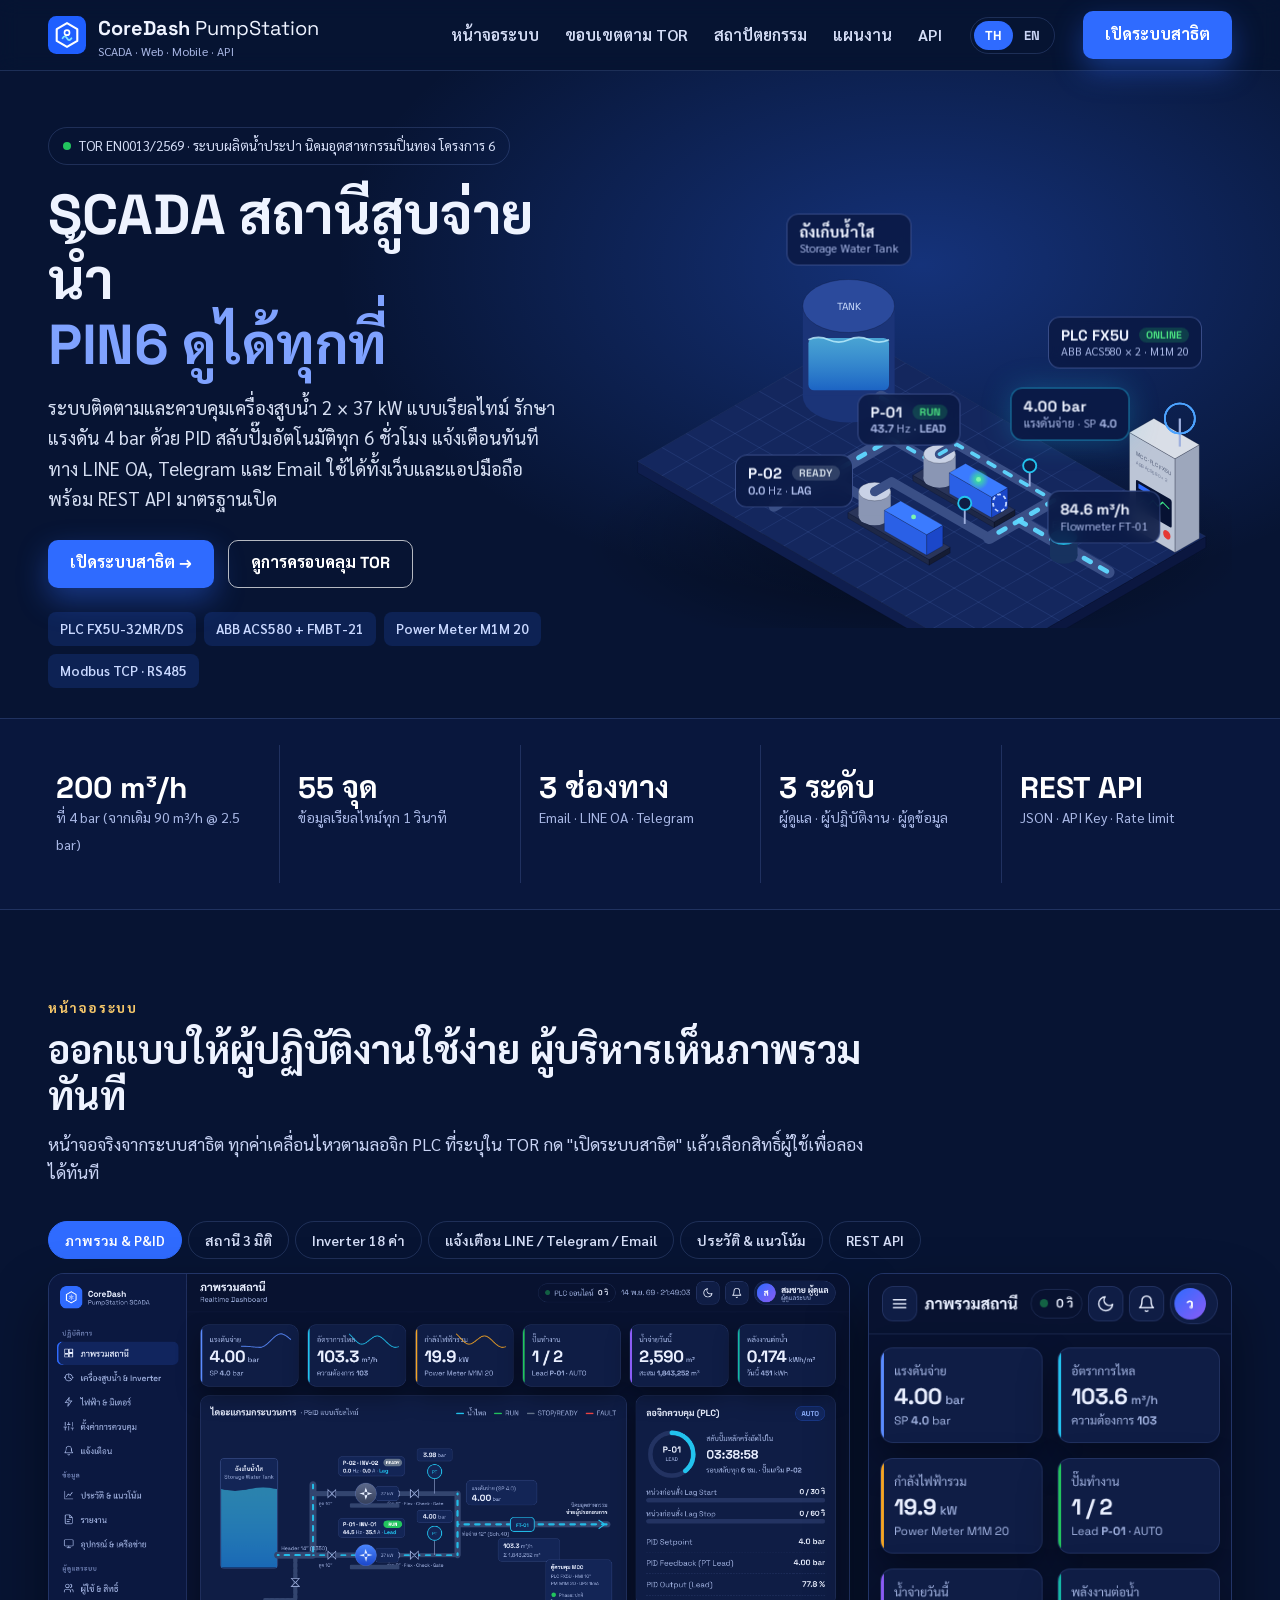
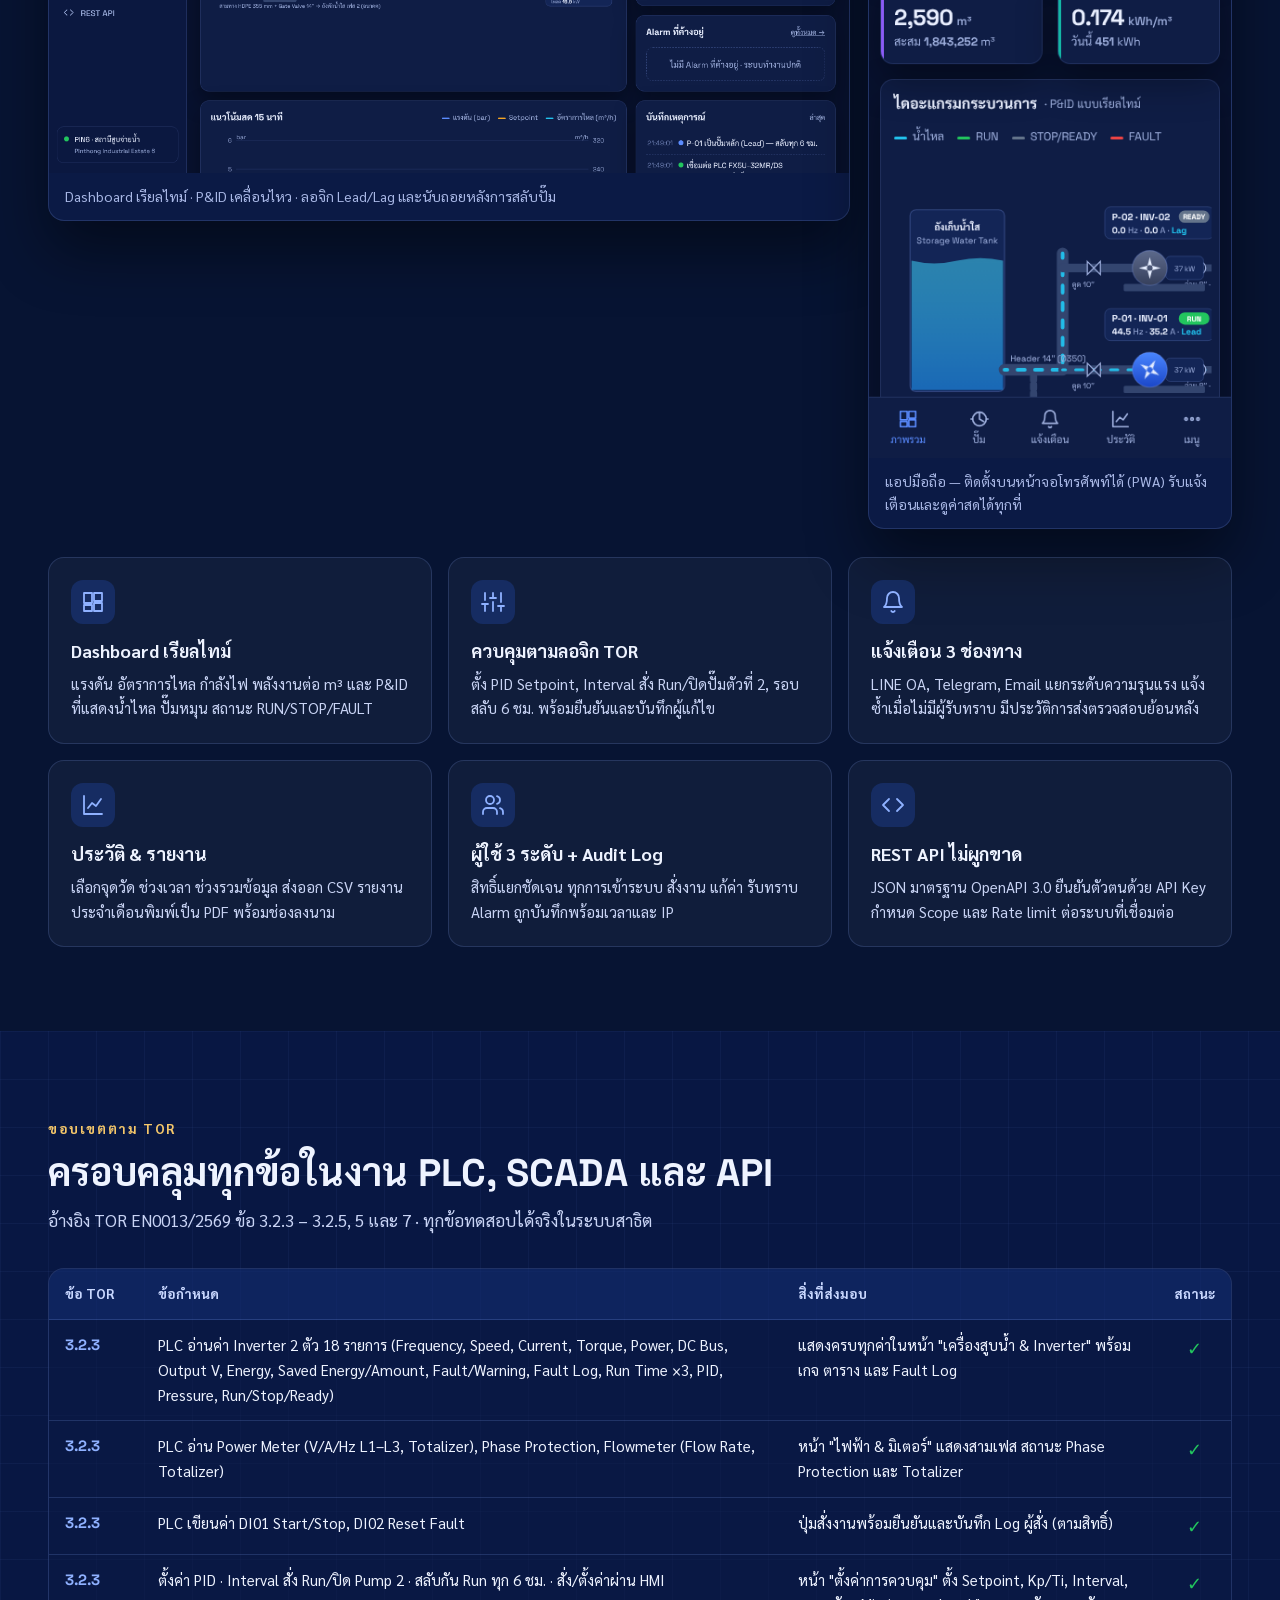
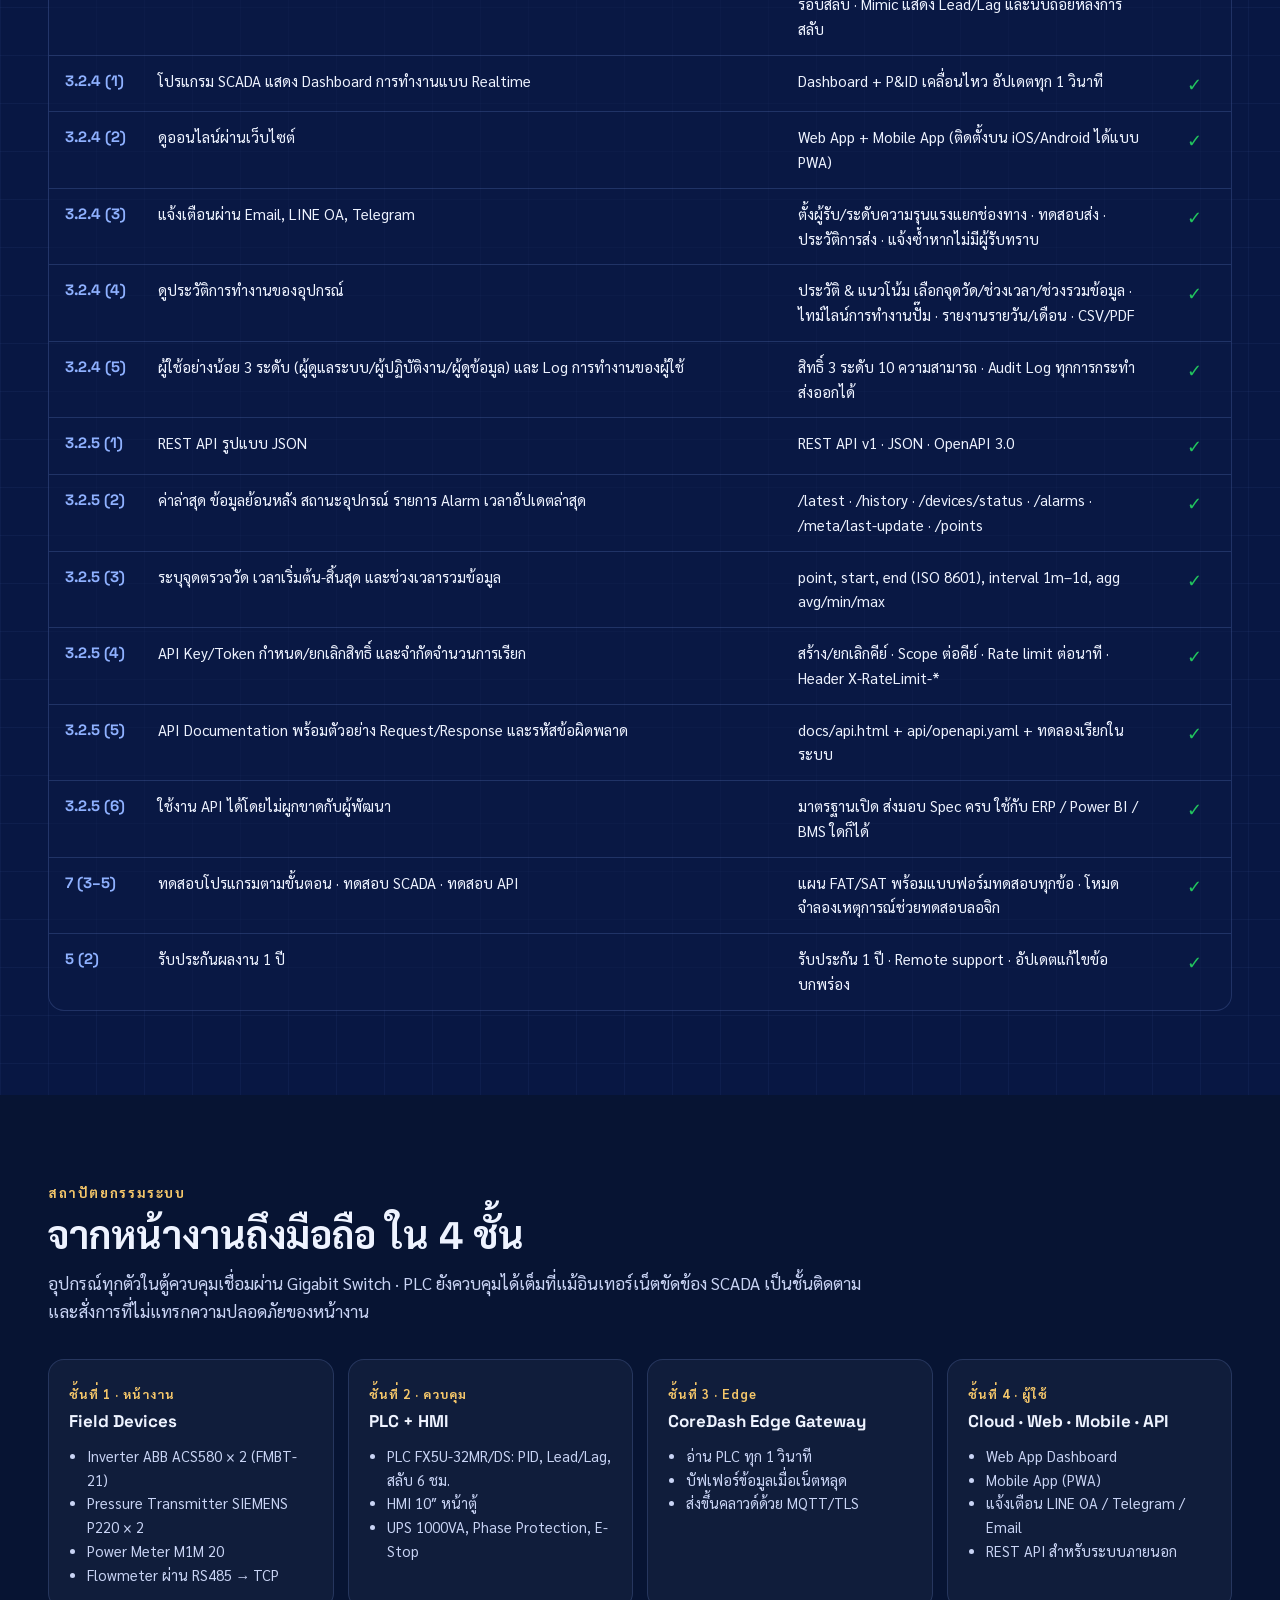
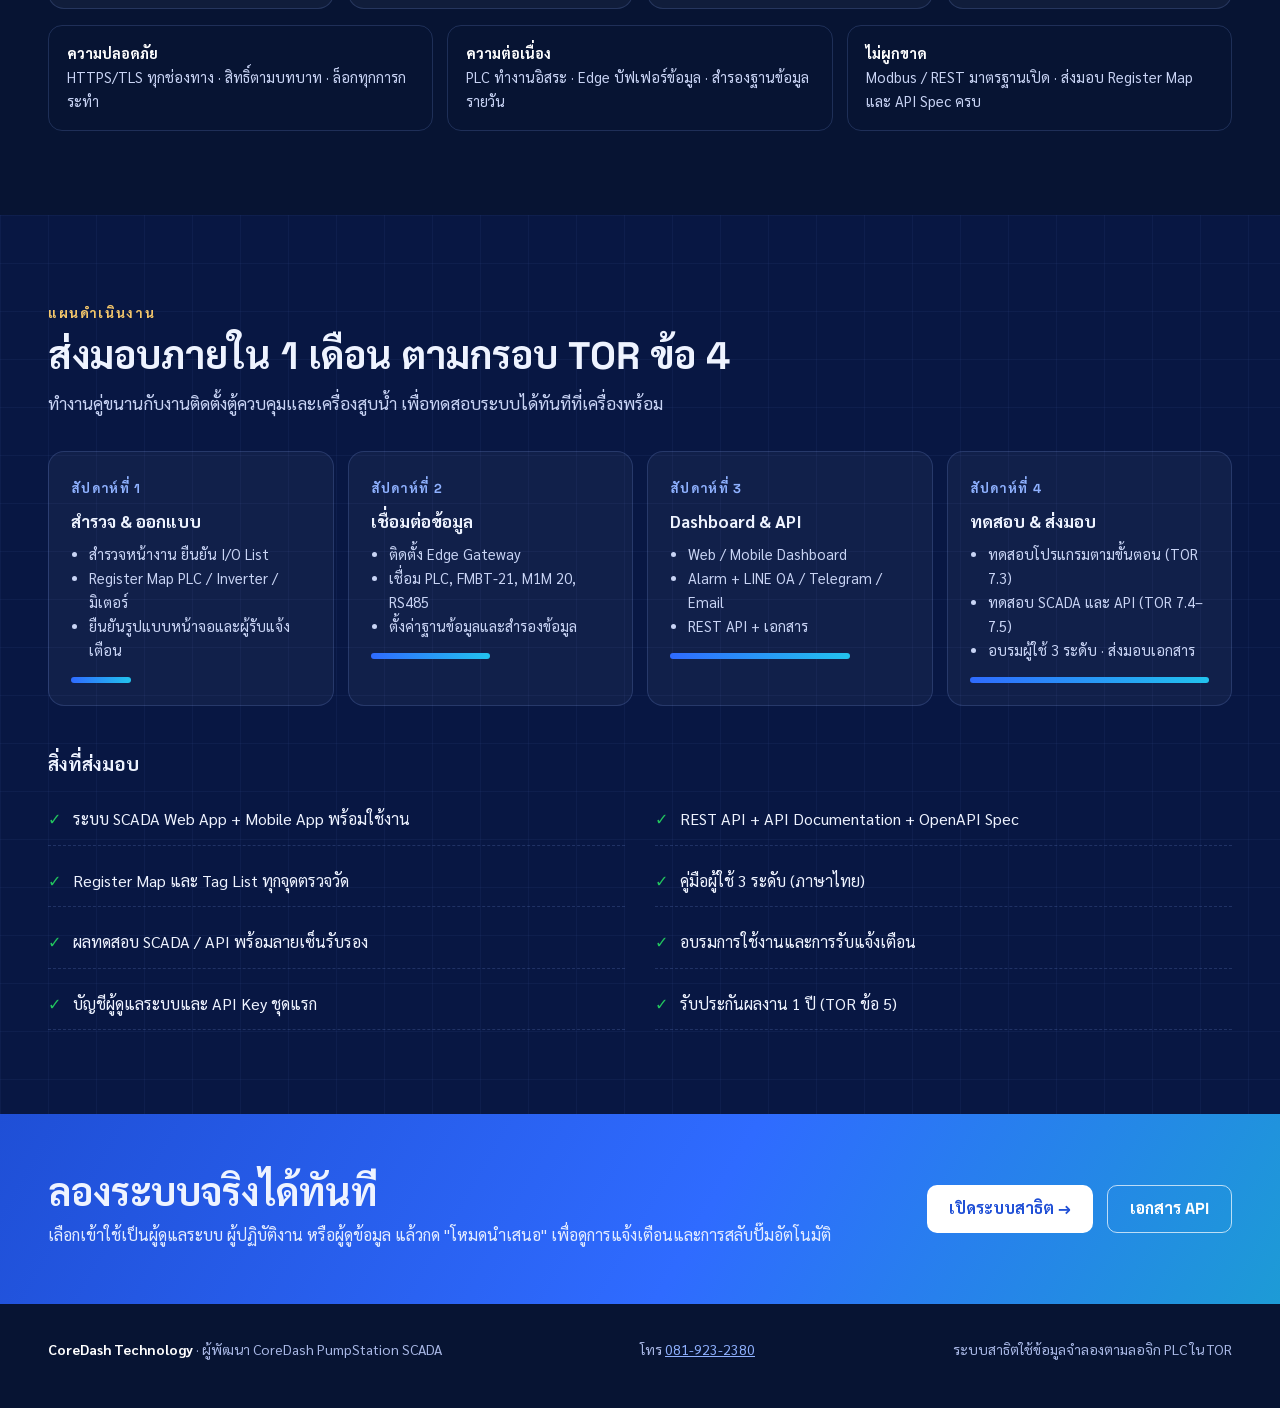
==== index.html @ 14abaf3d "Add files via upload" ====
<!doctype html>
<html lang="th">
<head>
<meta charset="utf-8">
<meta name="viewport" content="width=device-width, initial-scale=1">
<title>CoreDash PumpStation · SCADA สถานีสูบจ่ายน้ำ PIN6</title>
<meta name="description" content="ข้อเสนอระบบ SCADA, Web App Dashboard, Mobile App และ REST API สำหรับสถานีสูบจ่ายน้ำประปา นิคมอุตสาหกรรมปิ่นทอง โครงการ 6 ตาม TOR EN0013/2569">
<meta name="theme-color" content="#081230">
<link rel="icon" href="app/icons/icon.svg" type="image/svg+xml">
<link rel="preconnect" href="https://fonts.googleapis.com">
<link rel="stylesheet" href="https://fonts.googleapis.com/css2?family=Sarabun:wght@400;500;600;700&family=Space+Grotesk:wght@400;500;600;700&display=swap">
<style>
:root{--bg:#071433;--bg2:#0B1A45;--panel:#0F2058;--line:rgba(140,170,255,.18);--text:#EEF3FF;--muted:#A9B8E6;--blue:#2F6BFF;--cyan:#22C3EE;--green:#22C55E;--amber:#F5A524;--num:'Space Grotesk','Sarabun',sans-serif}
*{box-sizing:border-box}html{scroll-behavior:smooth}
body{margin:0;background:var(--bg);color:var(--text);font-family:'Sarabun','Space Grotesk',system-ui,sans-serif;font-size:16px;line-height:1.65;overflow-x:clip}
a{color:#8FB1FF}
.wrap{max-width:1240px;margin:0 auto;padding:0 28px}
.grid-bg{background-image:linear-gradient(rgba(122,162,255,.05) 1px,transparent 1px),linear-gradient(90deg,rgba(122,162,255,.05) 1px,transparent 1px);background-size:48px 48px}
header.nav{position:sticky;top:0;z-index:30;background:rgba(7,20,51,.85);backdrop-filter:blur(10px);border-bottom:1px solid var(--line)}
header .wrap{display:flex;align-items:center;gap:28px;min-height:70px}
.brand{display:flex;align-items:center;gap:12px;text-decoration:none;color:var(--text);font-family:var(--num);font-size:20px}
.brand img{width:38px;height:38px}
.brand small{display:block;font-family:'Sarabun',sans-serif;font-size:12px;color:var(--muted);line-height:1.1}
nav.links{display:flex;gap:26px;margin-left:auto;font-weight:600}
nav.links a{color:#D5DEF7;text-decoration:none}nav.links a:hover{color:#fff}
.btn{display:inline-flex;align-items:center;gap:10px;min-height:48px;padding:0 22px;border-radius:10px;font-family:var(--num);font-weight:700;text-decoration:none;white-space:nowrap}
.lang{display:flex;border:1px solid var(--line);border-radius:999px;padding:3px}.lang button{border:0;background:none;color:#C9D4F5;font:700 13px var(--num);padding:6px 11px;border-radius:999px;cursor:pointer}.lang button.on{background:var(--blue);color:#fff}
.btn.p{background:var(--blue);color:#fff;box-shadow:0 12px 30px rgba(47,107,255,.4)}.btn.p:hover{background:#1F57E6}
.btn.g{border:1.5px solid rgba(255,255,255,.7);color:#fff}.btn.g:hover{background:rgba(255,255,255,.08)}
.hero{position:relative;padding:56px 0 30px;background:radial-gradient(900px 520px at 72% 30%,rgba(47,107,255,.35),transparent 65%)}
.hero .wrap{display:grid;grid-template-columns:minmax(0,1fr) minmax(0,1.25fr);gap:20px;align-items:center}
.eyebrow{display:inline-flex;align-items:center;gap:8px;padding:7px 14px;border-radius:999px;border:1px solid var(--line);font-size:13.5px;color:#D5DEF7}
.eyebrow i{width:8px;height:8px;border-radius:50%;background:var(--green);animation:pulse 1.6s infinite}
h1{font-family:var(--num);font-size:clamp(36px,4.4vw,62px);line-height:1.15;margin:18px 0 14px;letter-spacing:-.5px}
h1 span{color:#7FA2FF}
.lead{font-size:18.5px;color:#D5DEF2;margin:0 0 26px;max-width:560px}
.cta{display:flex;gap:14px;flex-wrap:wrap}
.facts{display:flex;flex-wrap:wrap;gap:8px;margin-top:24px}
.facts span{padding:6px 12px;border-radius:8px;background:rgba(47,107,255,.16);font-size:13.5px;font-weight:600;color:#C9D8FF}
.stage{position:relative;aspect-ratio:690/470;perspective:1600px}
.stage .iso{width:100%;height:100%;display:block;animation:tilt 14s ease-in-out infinite;transform-origin:50% 60%}
@keyframes tilt{0%,100%{transform:rotateX(3deg) rotateY(-4deg)}50%{transform:rotateX(5deg) rotateY(4deg)}}
.iso .flow{stroke-dasharray:8 12;animation:flow .9s linear infinite;opacity:.95;transition:opacity .5s}
.iso .spin{animation:spin 1s linear infinite}
.iso .pulse{animation:glow 1.6s ease-in-out infinite}
.iso .ripple{animation:rip 2.4s ease-out infinite}
.iso .wave{animation:wv 3s ease-in-out infinite}
.iso .hmi{stroke-dasharray:60;animation:hmi 3s linear infinite}
.chip3d{position:absolute;transform:translate(calc(-50% + var(--dx)),calc(-100% + var(--dy)));display:flex;flex-direction:column;padding:8px 12px;border-radius:12px;background:rgba(11,26,69,.88);border:1px solid rgba(140,170,255,.35);backdrop-filter:blur(8px);white-space:nowrap;animation:float 5s ease-in-out infinite;line-height:1.3;pointer-events:none}
.chip3d.hot{border-color:rgba(34,195,238,.6);box-shadow:0 0 30px rgba(34,195,238,.25)}
.chip3d .k{font-family:var(--num);font-weight:700;font-size:15px}.chip3d .s{font-size:11.5px;color:var(--muted)}
.chip3d b{font-family:var(--num)}
.st{font-style:normal;font-size:10.5px;font-weight:700;padding:1px 7px;border-radius:999px;margin-left:6px;background:rgba(148,163,184,.25);color:#CBD5E1;vertical-align:2px}
.st.run{background:rgba(34,197,94,.2);color:#4ADE80}.st.fault{background:rgba(239,68,68,.25);color:#FF8A8A}
.stats{border-top:1px solid var(--line);border-bottom:1px solid var(--line);background:rgba(11,26,69,.6)}
.stats .wrap{display:grid;grid-template-columns:repeat(5,minmax(0,1fr));gap:0}
.stats div{padding:26px 18px;border-left:1px solid var(--line)}.stats div:first-child{border-left:0}
.stats b{display:block;font-family:var(--num);font-size:30px;color:#fff;line-height:1.1}.stats span{font-size:14px;color:var(--muted)}
section{padding:84px 0}
.sec-h{max-width:820px;margin-bottom:34px}
.sec-h .tag{font-size:13.5px;font-weight:700;letter-spacing:.12em;color:#F5C76A}
h2{font-family:var(--num);font-size:clamp(28px,3vw,40px);line-height:1.2;margin:8px 0 10px}
.sec-h p{color:#C9D4F5;font-size:17px;margin:0}
.shots{display:grid;grid-template-columns:2.2fr 1fr;gap:18px;align-items:start}
.shot{border-radius:16px;overflow:hidden;border:1px solid var(--line);background:var(--bg2);box-shadow:0 30px 60px rgba(0,0,0,.45)}
.shot img{display:block;width:100%;height:auto}
.shot figcaption{padding:12px 16px;font-size:14px;color:var(--muted)}
.tabs{display:flex;gap:6px;flex-wrap:wrap;margin-bottom:14px}
.tabs button{border:1px solid var(--line);background:transparent;color:#D5DEF7;padding:9px 16px;border-radius:999px;font:600 14px 'Sarabun',sans-serif;cursor:pointer}
.tabs button.on{background:var(--blue);border-color:var(--blue);color:#fff}
.feat{display:grid;grid-template-columns:repeat(3,minmax(0,1fr));gap:16px}
.f{padding:22px;border-radius:16px;background:rgba(255,255,255,.04);border:1px solid var(--line)}
.f h3{margin:12px 0 6px;font-size:18px}.f p{margin:0;color:#C9D4F5;font-size:15px}
.f .ic{width:44px;height:44px;border-radius:12px;background:rgba(47,107,255,.2);display:flex;align-items:center;justify-content:center}
.f .ic svg{width:24px;height:24px;fill:none;stroke:#8FB1FF;stroke-width:1.8;stroke-linecap:round;stroke-linejoin:round}
.tor{width:100%;border-collapse:collapse;font-size:15px}
.tor-wrap{border:1px solid var(--line);border-radius:16px;overflow:auto;background:rgba(11,26,69,.55)}
.tor th{text-align:left;padding:14px 16px;background:rgba(47,107,255,.14);font-size:13.5px;color:#C9D8FF;white-space:nowrap}
.tor td{padding:13px 16px;border-top:1px solid var(--line);vertical-align:top}
.tor td.cl{font-family:var(--num);font-weight:700;white-space:nowrap;color:#8FB1FF}
.tor td.ok{color:var(--green);font-weight:700;font-size:18px;text-align:center}
.arch{display:grid;grid-template-columns:repeat(4,minmax(0,1fr));gap:14px;position:relative}
.layer{padding:20px;border-radius:16px;background:rgba(255,255,255,.04);border:1px solid var(--line)}
.layer h4{margin:0 0 4px;font-family:var(--num);font-size:17px}.layer .lv{font-size:12.5px;color:#F5C76A;font-weight:700;letter-spacing:.08em}
.layer ul{margin:10px 0 0;padding-left:18px;color:#C9D4F5;font-size:14.5px}
.sec-list{display:grid;grid-template-columns:repeat(3,minmax(0,1fr));gap:14px;margin-top:16px}
.sec-list div{padding:16px 18px;border-radius:14px;border:1px solid var(--line);font-size:14.5px;color:#C9D4F5}.sec-list b{color:#fff;display:block}
.plan{display:grid;grid-template-columns:repeat(4,minmax(0,1fr));gap:14px}
.wk{padding:22px;border-radius:16px;background:rgba(255,255,255,.04);border:1px solid var(--line);position:relative}
.wk .n{font-family:var(--num);font-size:13px;font-weight:700;color:#8FB1FF;letter-spacing:.1em}
.wk h4{margin:6px 0 8px;font-size:17px}.wk ul{margin:0;padding-left:18px;color:#C9D4F5;font-size:14.5px}
.wk .bar{height:6px;border-radius:6px;background:linear-gradient(90deg,var(--blue),var(--cyan));margin-top:14px}
.deliv{display:grid;grid-template-columns:repeat(2,minmax(0,1fr));gap:10px 30px;padding:0;list-style:none;margin:0}
.deliv li{padding:12px 0;border-bottom:1px dashed var(--line);display:flex;gap:12px}.deliv li::before{content:"✓";color:var(--green);font-weight:700}
.cta-band{background:linear-gradient(120deg,#1F4FD6,#2F6BFF 55%,#1D9BD6);padding:56px 0}
.cta-band .wrap{display:flex;align-items:center;justify-content:space-between;gap:24px;flex-wrap:wrap}
.cta-band h2{margin:0}.cta-band p{margin:6px 0 0;color:#E3ECFF}
.cta-band .btn.p{background:#fff;color:#1F4FD6;box-shadow:none}
footer{padding:34px 0 46px;color:var(--muted);font-size:14px}
footer .wrap{display:flex;gap:16px;flex-wrap:wrap;justify-content:space-between}
@keyframes flow{to{stroke-dashoffset:-40}}@keyframes spin{to{transform:rotate(360deg)}}@keyframes pulse{50%{opacity:.35}}
@keyframes glow{0%,100%{opacity:.5}50%{opacity:1}}@keyframes rip{0%{transform:scale(.3);opacity:.9}100%{transform:scale(2.6);opacity:0}}
@keyframes wv{50%{transform:translateX(-4px)}}@keyframes hmi{from{stroke-dashoffset:60}to{stroke-dashoffset:-60}}
@keyframes float{0%,100%{margin-top:0}50%{margin-top:-5px}}
@media (max-width:1024px){.hero .wrap{grid-template-columns:1fr}nav.links{display:none}.stats .wrap{grid-template-columns:repeat(3,1fr)}.feat,.arch,.plan{grid-template-columns:repeat(2,1fr)}.shots{grid-template-columns:1fr}.sec-list{grid-template-columns:1fr 1fr}}
@media (max-width:640px){.wrap{padding:0 18px}.lang{margin-left:auto}.stats .wrap{grid-template-columns:1fr 1fr}.stats div{border-left:0;border-top:1px solid var(--line)}.feat,.arch,.plan,.deliv,.sec-list{grid-template-columns:1fr}.chip3d{transform:translate(-50%,-100%) scale(.72);transform-origin:50% 100%}.chip3d .s{display:none}header .btn{display:none}section{padding:60px 0}}
@media (prefers-reduced-motion:reduce){*{animation:none !important}}
</style>
</head>
<body>
<header class="nav"><div class="wrap">
<a class="brand" href="#top"><img src="app/icons/icon.svg" alt=""><span><b>CoreDash</b> PumpStation<small>SCADA · Web · Mobile · API</small></span></a>
<nav class="links" aria-label="เมนูหลัก"><a href="#screens">หน้าจอระบบ</a><a href="#tor">ขอบเขตตาม TOR</a><a href="#arch">สถาปัตยกรรม</a><a href="#plan">แผนงาน</a><a href="docs/api.html">API</a></nav>
<div class="lang"><button data-lang-btn="th">TH</button><button data-lang-btn="en">EN</button></div>
<a class="btn p" href="app/">เปิดระบบสาธิต</a>
</div></header>

<div class="hero grid-bg" id="top"><div class="wrap">
<div>
<span class="eyebrow"><i></i>TOR EN0013/2569 · ระบบผลิตน้ำประปา นิคมอุตสาหกรรมปิ่นทอง โครงการ 6</span>
<h1>SCADA สถานีสูบจ่ายน้ำ<br><span>PIN6 ดูได้ทุกที่</span></h1>
<p class="lead">ระบบติดตามและควบคุมเครื่องสูบน้ำ 2 × 37 kW แบบเรียลไทม์ รักษาแรงดัน 4 bar ด้วย PID สลับปั๊มอัตโนมัติทุก 6 ชั่วโมง แจ้งเตือนทันทีทาง LINE OA, Telegram และ Email ใช้ได้ทั้งเว็บและแอปมือถือ พร้อม REST API มาตรฐานเปิด</p>
<div class="cta"><a class="btn p" href="app/">เปิดระบบสาธิต →</a><a class="btn g" href="#tor">ดูการครอบคลุม TOR</a></div>
<div class="facts"><span>PLC FX5U-32MR/DS</span><span>ABB ACS580 + FMBT-21</span><span>Power Meter M1M 20</span><span>Modbus TCP · RS485</span></div>
</div>
<div class="stage"><svg viewBox="70 -20 690 470" class="iso" role="img" aria-label="ภาพจำลอง 3 มิติ สถานีสูบจ่ายน้ำ PIN6: ถังน้ำใส ปั๊ม 2 ชุด ท่อดูด 14 นิ้ว ท่อจ่าย 12 นิ้ว Flowmeter และตู้ควบคุม"><defs><linearGradient id="wt" x1="0" x2="0" y1="0" y2="1"><stop offset="0" stop-color="#5FD9FF" stop-opacity=".75"/><stop offset="1" stop-color="#1C6FD6" stop-opacity=".9"/></linearGradient><radialGradient id="gl"><stop offset="0" stop-color="#3CF08C"/><stop offset="1" stop-color="#3CF08C" stop-opacity="0"/></radialGradient><radialGradient id="sh"><stop offset="0" stop-color="#000" stop-opacity=".5"/><stop offset="1" stop-color="#000" stop-opacity="0"/></radialGradient></defs><ellipse cx="429" cy="360" rx="360" ry="120" fill="url(#sh)"/><polygon points="732.4,365.0 498.6,500.0 498.6,488.0 732.4,353.0" fill="#0B1740" stroke="rgba(5,10,30,.35)" stroke-width="0.7" stroke-linejoin="round"/><polygon points="126.2,285.0 498.6,500.0 498.6,488.0 126.2,273.0" fill="#0F1E4E" stroke="rgba(5,10,30,.35)" stroke-width="0.7" stroke-linejoin="round"/><polygon points="360.0,138.0 732.4,353.0 498.6,488.0 126.2,273.0" fill="#14275E" stroke="rgba(5,10,30,.35)" stroke-width="0.7" stroke-linejoin="round"/><g transform="matrix(0.8660254 0.5 -0.8660254 0.5 360 138)"><line x1="0" y1="0" x2="0" y2="270" stroke="rgba(122,162,255,.12)" stroke-width="1"/><line x1="30" y1="0" x2="30" y2="270" stroke="rgba(122,162,255,.12)" stroke-width="1"/><line x1="60" y1="0" x2="60" y2="270" stroke="rgba(122,162,255,.12)" stroke-width="1"/><line x1="90" y1="0" x2="90" y2="270" stroke="rgba(122,162,255,.12)" stroke-width="1"/><line x1="120" y1="0" x2="120" y2="270" stroke="rgba(122,162,255,.12)" stroke-width="1"/><line x1="150" y1="0" x2="150" y2="270" stroke="rgba(122,162,255,.12)" stroke-width="1"/><line x1="180" y1="0" x2="180" y2="270" stroke="rgba(122,162,255,.12)" stroke-width="1"/><line x1="210" y1="0" x2="210" y2="270" stroke="rgba(122,162,255,.12)" stroke-width="1"/><line x1="240" y1="0" x2="240" y2="270" stroke="rgba(122,162,255,.12)" stroke-width="1"/><line x1="270" y1="0" x2="270" y2="270" stroke="rgba(122,162,255,.12)" stroke-width="1"/><line x1="300" y1="0" x2="300" y2="270" stroke="rgba(122,162,255,.12)" stroke-width="1"/><line x1="330" y1="0" x2="330" y2="270" stroke="rgba(122,162,255,.12)" stroke-width="1"/><line x1="360" y1="0" x2="360" y2="270" stroke="rgba(122,162,255,.12)" stroke-width="1"/><line x1="390" y1="0" x2="390" y2="270" stroke="rgba(122,162,255,.12)" stroke-width="1"/><line x1="420" y1="0" x2="420" y2="270" stroke="rgba(122,162,255,.12)" stroke-width="1"/><line x1="0" y1="0" x2="430" y2="0" stroke="rgba(122,162,255,.12)" stroke-width="1"/><line x1="0" y1="30" x2="430" y2="30" stroke="rgba(122,162,255,.12)" stroke-width="1"/><line x1="0" y1="60" x2="430" y2="60" stroke="rgba(122,162,255,.12)" stroke-width="1"/><line x1="0" y1="90" x2="430" y2="90" stroke="rgba(122,162,255,.12)" stroke-width="1"/><line x1="0" y1="120" x2="430" y2="120" stroke="rgba(122,162,255,.12)" stroke-width="1"/><line x1="0" y1="150" x2="430" y2="150" stroke="rgba(122,162,255,.12)" stroke-width="1"/><line x1="0" y1="180" x2="430" y2="180" stroke="rgba(122,162,255,.12)" stroke-width="1"/><line x1="0" y1="210" x2="430" y2="210" stroke="rgba(122,162,255,.12)" stroke-width="1"/><line x1="0" y1="240" x2="430" y2="240" stroke="rgba(122,162,255,.12)" stroke-width="1"/><line x1="0" y1="270" x2="430" y2="270" stroke="rgba(122,162,255,.12)" stroke-width="1"/></g><ellipse cx="351.3" cy="203.0" rx="49.0" ry="28.3" fill="#1B3478"/><rect x="302.4" y="107.0" width="98.0" height="96.0" fill="#1B3478"/><ellipse cx="351.3" cy="107.0" rx="49.0" ry="28.3" fill="#2B4A9C" stroke="rgba(5,10,30,.35)" stroke-width="0.7" stroke-linejoin="round"/><rect x="308.4" y="141.0" width="86.0" height="56.0" rx="6" fill="url(#wt)" opacity=".9"/><path class="wave" d="M308.4 143.0 q 10.7 -5 21.5 0 t 21.5 0 t 21.5 0 t 21.5 0" fill="none" stroke="#BFF1FF" stroke-width="2" opacity=".8"/><text x="351.3" y="111.0" text-anchor="middle" font-size="11" fill="#CFE0FF" font-family="Space Grotesk">TANK</text><path d="M386.0 205.0 L429.3 230.0 L308.0 300.0" fill="none" stroke="#3A4F86" stroke-width="15" stroke-linecap="round" stroke-linejoin="round" class="" /><path d="M386.0 205.0 L429.3 230.0 L308.0 300.0" fill="none" stroke="#5FD9FF" stroke-width="5" stroke-linecap="round" stroke-linejoin="round" class="flow f1" /><path d="M308.0 300.0 L269.1 322.5" fill="none" stroke="#3A4F86" stroke-width="11" stroke-linecap="round" stroke-linejoin="round" class="" stroke-dasharray="6 6"/><polygon points="725.5,355.0 699.5,370.0 699.5,270.0 725.5,255.0" fill="#9DA7BC" stroke="rgba(5,10,30,.35)" stroke-width="0.7" stroke-linejoin="round"/><polygon points="651.0,342.0 699.5,370.0 699.5,270.0 651.0,242.0" fill="#BCC5D6" stroke="rgba(5,10,30,.35)" stroke-width="0.7" stroke-linejoin="round"/><polygon points="677.0,227.0 725.5,255.0 699.5,270.0 651.0,242.0" fill="#D9DEE7" stroke="rgba(5,10,30,.35)" stroke-width="0.7" stroke-linejoin="round"/><g transform="matrix(0.8660254 0.5 0 1 650.98 242.00)"><rect x="8" y="46" width="44" height="30" rx="2" fill="#071233"/><polyline class="hmi" points="11,70 17,64 23,66 29,58 35,61 41,54 49,57" fill="none" stroke="#3CF08C" stroke-width="1.4"/><rect x="11" y="49" width="14" height="5" fill="#2F6BFF"/><circle cx="12" cy="86" r="3" fill="#22C55E"/><circle cx="21" cy="86" r="3" fill="#F5A524"/><circle cx="46" cy="86" r="4.5" fill="#E53935"/><text x="8" y="20" font-size="6" fill="#4A5570" font-family="Space Grotesk">MCC · PLC FX5U</text><text x="8" y="30" font-size="5" fill="#6A7590" font-family="Space Grotesk">ABB ACS580 × 2</text></g><line x1="704.7" y1="257.0" x2="704.7" y2="227.0" stroke="#9FB0DE" stroke-width="2.4"/><circle class="ripple" cx="704.7" cy="227.0" r="16" fill="none" stroke="#4DA3FF" stroke-width="1.8" style="animation-delay:-0.0s;transform-origin:704.7px 227.0px"/><circle class="ripple" cx="704.7" cy="227.0" r="16" fill="none" stroke="#4DA3FF" stroke-width="1.8" style="animation-delay:-0.8s;transform-origin:704.7px 227.0px"/><circle class="ripple" cx="704.7" cy="227.0" r="16" fill="none" stroke="#4DA3FF" stroke-width="1.8" style="animation-delay:-1.6s;transform-origin:704.7px 227.0px"/><path d="M397.2 248.5 L437.1 271.5" fill="none" stroke="#3A4F86" stroke-width="10" stroke-linecap="round" stroke-linejoin="round" class="" /><path d="M397.2 248.5 L437.1 271.5" fill="none" stroke="#5FD9FF" stroke-width="4" stroke-linecap="round" stroke-linejoin="round" class="flow pp1" /><polygon points="528.9,330.5 506.4,343.5 506.4,337.5 528.9,324.5" fill="#151C33" stroke="rgba(5,10,30,.35)" stroke-width="0.7" stroke-linejoin="round"/><polygon points="419.8,293.5 506.4,343.5 506.4,337.5 419.8,287.5" fill="#1E2847" stroke="rgba(5,10,30,.35)" stroke-width="0.7" stroke-linejoin="round"/><polygon points="442.3,274.5 528.9,324.5 506.4,337.5 419.8,287.5" fill="#2A355A" stroke="rgba(5,10,30,.35)" stroke-width="0.7" stroke-linejoin="round"/><ellipse cx="448.3" cy="291.0" rx="17.1" ry="9.9" fill="#8A96B4"/><rect x="431.2" y="265.0" width="34.3" height="26.0" fill="#8A96B4"/><ellipse cx="448.3" cy="265.0" rx="17.1" ry="9.9" fill="#C9D2E6" stroke="rgba(5,10,30,.35)" stroke-width="0.7" stroke-linejoin="round"/><polygon points="521.1,323.0 503.8,333.0 503.8,311.0 521.1,301.0" fill="#1B47C9" stroke="rgba(5,10,30,.35)" stroke-width="0.7" stroke-linejoin="round"/><polygon points="458.7,307.0 503.8,333.0 503.8,311.0 458.7,285.0" fill="#2A60E6" stroke="rgba(5,10,30,.35)" stroke-width="0.7" stroke-linejoin="round"/><polygon points="476.0,275.0 521.1,301.0 503.8,311.0 458.7,285.0" fill="#3B7BFF" stroke="rgba(5,10,30,.35)" stroke-width="0.7" stroke-linejoin="round"/><g class="spin pp1" style="transform-origin:512.4px 317.0px"><ellipse cx="512.4" cy="317.0" rx="7" ry="9" fill="none" stroke="#BFD3FF" stroke-width="2" stroke-dasharray="4 3"/></g><circle class="pulse pp1" cx="489.9" cy="292.0" r="11" fill="url(#gl)"/><circle cx="489.9" cy="292.0" r="2.6" fill="#7CF5B0"/><path d="M448.3 265.0 L466.5 254.5 L570.4 314.5" fill="none" stroke="#3A4F86" stroke-width="10" stroke-linecap="round" stroke-linejoin="round" class="" /><path d="M448.3 265.0 L466.5 254.5 L570.4 314.5" fill="none" stroke="#5FD9FF" stroke-width="4" stroke-linecap="round" stroke-linejoin="round" class="flow pp1" /><line x1="544.5" y1="299.5" x2="544.5" y2="277.5" stroke="#9FB0DE" stroke-width="2"/><circle cx="544.5" cy="277.5" r="7" fill="#0F1D45" stroke="#22C3EE" stroke-width="2"/><path d="M328.0 288.5 L367.8 311.5" fill="none" stroke="#3A4F86" stroke-width="10" stroke-linecap="round" stroke-linejoin="round" class="" /><path d="M328.0 288.5 L367.8 311.5" fill="none" stroke="#5FD9FF" stroke-width="4" stroke-linecap="round" stroke-linejoin="round" class="flow pp2" /><polygon points="459.6,370.5 437.1,383.5 437.1,377.5 459.6,364.5" fill="#151C33" stroke="rgba(5,10,30,.35)" stroke-width="0.7" stroke-linejoin="round"/><polygon points="350.5,333.5 437.1,383.5 437.1,377.5 350.5,327.5" fill="#1E2847" stroke="rgba(5,10,30,.35)" stroke-width="0.7" stroke-linejoin="round"/><polygon points="373.0,314.5 459.6,364.5 437.1,377.5 350.5,327.5" fill="#2A355A" stroke="rgba(5,10,30,.35)" stroke-width="0.7" stroke-linejoin="round"/><ellipse cx="379.1" cy="331.0" rx="17.1" ry="9.9" fill="#8A96B4"/><rect x="361.9" y="305.0" width="34.3" height="26.0" fill="#8A96B4"/><ellipse cx="379.1" cy="305.0" rx="17.1" ry="9.9" fill="#C9D2E6" stroke="rgba(5,10,30,.35)" stroke-width="0.7" stroke-linejoin="round"/><polygon points="451.8,363.0 434.5,373.0 434.5,351.0 451.8,341.0" fill="#1B47C9" stroke="rgba(5,10,30,.35)" stroke-width="0.7" stroke-linejoin="round"/><polygon points="389.4,347.0 434.5,373.0 434.5,351.0 389.4,325.0" fill="#2A60E6" stroke="rgba(5,10,30,.35)" stroke-width="0.7" stroke-linejoin="round"/><polygon points="406.8,315.0 451.8,341.0 434.5,351.0 389.4,325.0" fill="#3B7BFF" stroke="rgba(5,10,30,.35)" stroke-width="0.7" stroke-linejoin="round"/><g class="spin pp2" style="transform-origin:443.1px 357.0px"><ellipse cx="443.1" cy="357.0" rx="7" ry="9" fill="none" stroke="#BFD3FF" stroke-width="2" stroke-dasharray="4 3"/></g><circle class="pulse pp2" cx="420.6" cy="332.0" r="11" fill="url(#gl)"/><circle cx="420.6" cy="332.0" r="2.6" fill="#7CF5B0"/><path d="M379.1 305.0 L397.2 294.5 L501.2 354.5" fill="none" stroke="#3A4F86" stroke-width="10" stroke-linecap="round" stroke-linejoin="round" class="" /><path d="M379.1 305.0 L397.2 294.5 L501.2 354.5" fill="none" stroke="#5FD9FF" stroke-width="4" stroke-linecap="round" stroke-linejoin="round" class="flow pp2" /><line x1="475.2" y1="339.5" x2="475.2" y2="317.5" stroke="#9FB0DE" stroke-width="2"/><circle cx="475.2" cy="317.5" r="7" fill="#0F1D45" stroke="#22C3EE" stroke-width="2"/><path d="M570.4 314.5 L501.2 354.5" fill="none" stroke="#3A4F86" stroke-width="13" stroke-linecap="round" stroke-linejoin="round" class="" /><path d="M533.2 336.0 L628.5 391.0" fill="none" stroke="#3A4F86" stroke-width="13" stroke-linecap="round" stroke-linejoin="round" class="" /><path d="M570.4 314.5 L501.2 354.5" fill="none" stroke="#5FD9FF" stroke-width="5" stroke-linecap="round" stroke-linejoin="round" class="flow f2" /><path d="M533.2 336.0 L628.5 391.0" fill="none" stroke="#5FD9FF" stroke-width="5" stroke-linecap="round" stroke-linejoin="round" class="flow f2" /><ellipse cx="580.8" cy="373.5" rx="14.7" ry="8.5" fill="#17325F"/><rect x="566.1" y="353.5" width="29.4" height="20.0" fill="#17325F"/><ellipse cx="580.8" cy="353.5" rx="14.7" ry="8.5" fill="#22C3EE" stroke="rgba(5,10,30,.35)" stroke-width="0.7" stroke-linejoin="round"/><text x="580.8" y="343.5" text-anchor="middle" font-size="10" fill="#7FE3FF" font-family="Space Grotesk">FT-01</text></svg><div class="chip3d " style="left:40.8%;top:21.9%;--dx:0px;--dy:-18px"><span class="k">ถังเก็บน้ำใส</span><span class="s">Storage Water Tank</span></div><div class="chip3d hot" style="left:68.8%;top:63.3%;--dx:40px;--dy:-26px"><span class="k"><b data-l="pressure">4.00</b> bar</span><span class="s">แรงดันจ่าย · SP <b data-l="sp">4.0</b></span></div><div class="chip3d " style="left:60.9%;top:66.4%;--dx:-70px;--dy:-34px"><span class="k">P-01 <i class="st" data-l="p1st">RUN</i></span><span class="s"><b data-l="p1f">44.6</b> Hz · <b data-l="p1r">LEAD</b></span></div><div class="chip3d " style="left:50.8%;top:74.9%;--dx:-120px;--dy:-10px"><span class="k">P-02 <i class="st" data-l="p2st">READY</i></span><span class="s"><b data-l="p2f">0.0</b> Hz · <b data-l="p2r">LAG</b></span></div><div class="chip3d " style="left:74.0%;top:79.0%;--dx:40px;--dy:8px"><span class="k"><b data-l="flow">106.2</b> m³/h</span><span class="s">Flowmeter FT-01</span></div><div class="chip3d " style="left:89.6%;top:57.1%;--dx:-40px;--dy:-70px"><span class="k">PLC FX5U <i class="st run">ONLINE</i></span><span class="s">ABB ACS580 × 2 · M1M 20</span></div></div>
</div></div>

<div class="stats"><div class="wrap">
<div><b>200 m³/h</b><span>ที่ 4 bar (จากเดิม 90 m³/h @ 2.5 bar)</span></div>
<div><b>55 จุด</b><span>ข้อมูลเรียลไทม์ทุก 1 วินาที</span></div>
<div><b>3 ช่องทาง</b><span>Email · LINE OA · Telegram</span></div>
<div><b>3 ระดับ</b><span>ผู้ดูแล · ผู้ปฏิบัติงาน · ผู้ดูข้อมูล</span></div>
<div><b>REST API</b><span>JSON · API Key · Rate limit</span></div>
</div></div>

<section id="screens"><div class="wrap">
<div class="sec-h"><span class="tag">หน้าจอระบบ</span><h2>ออกแบบให้ผู้ปฏิบัติงานใช้ง่าย ผู้บริหารเห็นภาพรวมทันที</h2><p>หน้าจอจริงจากระบบสาธิต ทุกค่าเคลื่อนไหวตามลอจิก PLC ที่ระบุใน TOR กด "เปิดระบบสาธิต" แล้วเลือกสิทธิ์ผู้ใช้เพื่อลองได้ทันที</p></div>
<div class="tabs" role="tablist">
<button class="on" data-shot="overview">ภาพรวม & P&amp;ID</button><button data-shot="station">สถานี 3 มิติ</button><button data-shot="pumps">Inverter 18 ค่า</button><button data-shot="alarms">แจ้งเตือน LINE / Telegram / Email</button><button data-shot="history">ประวัติ & แนวโน้ม</button><button data-shot="api">REST API</button></div>
<div class="shots">
<figure class="shot" style="margin:0"><img id="shotImg" src="assets/shot-overview.png" alt="หน้าจอภาพรวมสถานีสูบน้ำ" loading="lazy" width="1440" height="900"><figcaption id="shotCap">Dashboard เรียลไทม์ · P&amp;ID เคลื่อนไหว · ลอจิก Lead/Lag และนับถอยหลังการสลับปั๊ม</figcaption></figure>
<figure class="shot" style="margin:0"><img src="assets/shot-mobile.png" alt="หน้าจอแอปมือถือ" loading="lazy" width="390" height="844"><figcaption>แอปมือถือ — ติดตั้งบนหน้าจอโทรศัพท์ได้ (PWA) รับแจ้งเตือนและดูค่าสดได้ทุกที่</figcaption></figure>
</div>
<div class="feat" style="margin-top:28px">
<div class="f"><div class="ic"><svg viewBox="0 0 24 24"><path d="M3 13h8V3H3zM13 21h8v-8h-8zM3 21h8v-6H3zM13 3v8h8V3z"/></svg></div><h3>Dashboard เรียลไทม์</h3><p>แรงดัน อัตราการไหล กำลังไฟ พลังงานต่อ m³ และ P&amp;ID ที่แสดงน้ำไหล ปั๊มหมุน สถานะ RUN/STOP/FAULT</p></div>
<div class="f"><div class="ic"><svg viewBox="0 0 24 24"><path d="M4 21v-7M4 10V3M12 21v-9M12 8V3M20 21v-5M20 12V3M1 14h6M9 8h6M17 16h6"/></svg></div><h3>ควบคุมตามลอจิก TOR</h3><p>ตั้ง PID Setpoint, Interval สั่ง Run/ปิดปั๊มตัวที่ 2, รอบสลับ 6 ชม. พร้อมยืนยันและบันทึกผู้แก้ไข</p></div>
<div class="f"><div class="ic"><svg viewBox="0 0 24 24"><path d="M6 8a6 6 0 1 1 12 0c0 7 3 9 3 9H3s3-2 3-9"/><path d="M10.3 21a1.94 1.94 0 0 0 3.4 0"/></svg></div><h3>แจ้งเตือน 3 ช่องทาง</h3><p>LINE OA, Telegram, Email แยกระดับความรุนแรง แจ้งซ้ำเมื่อไม่มีผู้รับทราบ มีประวัติการส่งตรวจสอบย้อนหลัง</p></div>
<div class="f"><div class="ic"><svg viewBox="0 0 24 24"><path d="M3 3v18h18"/><path d="M7 15l4-5 4 3 5-7"/></svg></div><h3>ประวัติ & รายงาน</h3><p>เลือกจุดวัด ช่วงเวลา ช่วงรวมข้อมูล ส่งออก CSV รายงานประจำเดือนพิมพ์เป็น PDF พร้อมช่องลงนาม</p></div>
<div class="f"><div class="ic"><svg viewBox="0 0 24 24"><path d="M16 21v-2a4 4 0 0 0-4-4H6a4 4 0 0 0-4 4v2"/><circle cx="9" cy="7" r="4"/><path d="M22 21v-2a4 4 0 0 0-3-3.87M16 3.13a4 4 0 0 1 0 7.75"/></svg></div><h3>ผู้ใช้ 3 ระดับ + Audit Log</h3><p>สิทธิ์แยกชัดเจน ทุกการเข้าระบบ สั่งงาน แก้ค่า รับทราบ Alarm ถูกบันทึกพร้อมเวลาและ IP</p></div>
<div class="f"><div class="ic"><svg viewBox="0 0 24 24"><path d="M16 18l6-6-6-6M8 6l-6 6 6 6"/></svg></div><h3>REST API ไม่ผูกขาด</h3><p>JSON มาตรฐาน OpenAPI 3.0 ยืนยันตัวตนด้วย API Key กำหนด Scope และ Rate limit ต่อระบบที่เชื่อมต่อ</p></div>
</div>
</div></section>

<section id="tor" class="grid-bg" style="background-color:#081743"><div class="wrap">
<div class="sec-h"><span class="tag">ขอบเขตตาม TOR</span><h2>ครอบคลุมทุกข้อในงาน PLC, SCADA และ API</h2><p>อ้างอิง TOR EN0013/2569 ข้อ 3.2.3 – 3.2.5, 5 และ 7 · ทุกข้อทดสอบได้จริงในระบบสาธิต</p></div>
<div class="tor-wrap"><table class="tor"><thead><tr><th>ข้อ TOR</th><th>ข้อกำหนด</th><th>สิ่งที่ส่งมอบ</th><th>สถานะ</th></tr></thead><tbody><tr><td class="cl">3.2.3</td><td>PLC อ่านค่า Inverter 2 ตัว 18 รายการ (Frequency, Speed, Current, Torque, Power, DC Bus, Output V, Energy, Saved Energy/Amount, Fault/Warning, Fault Log, Run Time ×3, PID, Pressure, Run/Stop/Ready)</td><td>แสดงครบทุกค่าในหน้า "เครื่องสูบน้ำ & Inverter" พร้อมเกจ ตาราง และ Fault Log</td><td class="ok">✓</td></tr><tr><td class="cl">3.2.3</td><td>PLC อ่าน Power Meter (V/A/Hz L1–L3, Totalizer), Phase Protection, Flowmeter (Flow Rate, Totalizer)</td><td>หน้า "ไฟฟ้า & มิเตอร์" แสดงสามเฟส สถานะ Phase Protection และ Totalizer</td><td class="ok">✓</td></tr><tr><td class="cl">3.2.3</td><td>PLC เขียนค่า DI01 Start/Stop, DI02 Reset Fault</td><td>ปุ่มสั่งงานพร้อมยืนยันและบันทึก Log ผู้สั่ง (ตามสิทธิ์)</td><td class="ok">✓</td></tr><tr><td class="cl">3.2.3</td><td>ตั้งค่า PID · Interval สั่ง Run/ปิด Pump 2 · สลับกัน Run ทุก 6 ชม. · สั่ง/ตั้งค่าผ่าน HMI</td><td>หน้า "ตั้งค่าการควบคุม" ตั้ง Setpoint, Kp/Ti, Interval, รอบสลับ · Mimic แสดง Lead/Lag และนับถอยหลังการสลับ</td><td class="ok">✓</td></tr><tr><td class="cl">3.2.4 (1)</td><td>โปรแกรม SCADA แสดง Dashboard การทำงานแบบ Realtime</td><td>Dashboard + P&ID เคลื่อนไหว อัปเดตทุก 1 วินาที</td><td class="ok">✓</td></tr><tr><td class="cl">3.2.4 (2)</td><td>ดูออนไลน์ผ่านเว็บไซต์</td><td>Web App + Mobile App (ติดตั้งบน iOS/Android ได้แบบ PWA)</td><td class="ok">✓</td></tr><tr><td class="cl">3.2.4 (3)</td><td>แจ้งเตือนผ่าน Email, LINE OA, Telegram</td><td>ตั้งผู้รับ/ระดับความรุนแรงแยกช่องทาง · ทดสอบส่ง · ประวัติการส่ง · แจ้งซ้ำหากไม่มีผู้รับทราบ</td><td class="ok">✓</td></tr><tr><td class="cl">3.2.4 (4)</td><td>ดูประวัติการทำงานของอุปกรณ์</td><td>ประวัติ & แนวโน้ม เลือกจุดวัด/ช่วงเวลา/ช่วงรวมข้อมูล · ไทม์ไลน์การทำงานปั๊ม · รายงานรายวัน/เดือน · CSV/PDF</td><td class="ok">✓</td></tr><tr><td class="cl">3.2.4 (5)</td><td>ผู้ใช้อย่างน้อย 3 ระดับ (ผู้ดูแลระบบ/ผู้ปฏิบัติงาน/ผู้ดูข้อมูล) และ Log การทำงานของผู้ใช้</td><td>สิทธิ์ 3 ระดับ 10 ความสามารถ · Audit Log ทุกการกระทำ ส่งออกได้</td><td class="ok">✓</td></tr><tr><td class="cl">3.2.5 (1)</td><td>REST API รูปแบบ JSON</td><td>REST API v1 · JSON · OpenAPI 3.0</td><td class="ok">✓</td></tr><tr><td class="cl">3.2.5 (2)</td><td>ค่าล่าสุด ข้อมูลย้อนหลัง สถานะอุปกรณ์ รายการ Alarm เวลาอัปเดตล่าสุด</td><td>/latest · /history · /devices/status · /alarms · /meta/last-update · /points</td><td class="ok">✓</td></tr><tr><td class="cl">3.2.5 (3)</td><td>ระบุจุดตรวจวัด เวลาเริ่มต้น-สิ้นสุด และช่วงเวลารวมข้อมูล</td><td>point, start, end (ISO 8601), interval 1m–1d, agg avg/min/max</td><td class="ok">✓</td></tr><tr><td class="cl">3.2.5 (4)</td><td>API Key/Token กำหนด/ยกเลิกสิทธิ์ และจำกัดจำนวนการเรียก</td><td>สร้าง/ยกเลิกคีย์ · Scope ต่อคีย์ · Rate limit ต่อนาที · Header X-RateLimit-*</td><td class="ok">✓</td></tr><tr><td class="cl">3.2.5 (5)</td><td>API Documentation พร้อมตัวอย่าง Request/Response และรหัสข้อผิดพลาด</td><td>docs/api.html + api/openapi.yaml + ทดลองเรียกในระบบ</td><td class="ok">✓</td></tr><tr><td class="cl">3.2.5 (6)</td><td>ใช้งาน API ได้โดยไม่ผูกขาดกับผู้พัฒนา</td><td>มาตรฐานเปิด ส่งมอบ Spec ครบ ใช้กับ ERP / Power BI / BMS ใดก็ได้</td><td class="ok">✓</td></tr><tr><td class="cl">7 (3–5)</td><td>ทดสอบโปรแกรมตามขั้นตอน · ทดสอบ SCADA · ทดสอบ API</td><td>แผน FAT/SAT พร้อมแบบฟอร์มทดสอบทุกข้อ · โหมดจำลองเหตุการณ์ช่วยทดสอบลอจิก</td><td class="ok">✓</td></tr><tr><td class="cl">5 (2)</td><td>รับประกันผลงาน 1 ปี</td><td>รับประกัน 1 ปี · Remote support · อัปเดตแก้ไขข้อบกพร่อง</td><td class="ok">✓</td></tr></tbody></table></div>
</div></section>

<section id="arch"><div class="wrap">
<div class="sec-h"><span class="tag">สถาปัตยกรรมระบบ</span><h2>จากหน้างานถึงมือถือ ใน 4 ชั้น</h2><p>อุปกรณ์ทุกตัวในตู้ควบคุมเชื่อมผ่าน Gigabit Switch · PLC ยังควบคุมได้เต็มที่แม้อินเทอร์เน็ตขัดข้อง SCADA เป็นชั้นติดตามและสั่งการที่ไม่แทรกความปลอดภัยของหน้างาน</p></div>
<div class="arch">
<div class="layer"><span class="lv">ชั้นที่ 1 · หน้างาน</span><h4>Field Devices</h4><ul><li>Inverter ABB ACS580 × 2 (FMBT-21)</li><li>Pressure Transmitter SIEMENS P220 × 2</li><li>Power Meter M1M 20</li><li>Flowmeter ผ่าน RS485 → TCP</li></ul></div>
<div class="layer"><span class="lv">ชั้นที่ 2 · ควบคุม</span><h4>PLC + HMI</h4><ul><li>PLC FX5U-32MR/DS: PID, Lead/Lag, สลับ 6 ชม.</li><li>HMI 10″ หน้าตู้</li><li>UPS 1000VA, Phase Protection, E-Stop</li></ul></div>
<div class="layer"><span class="lv">ชั้นที่ 3 · Edge</span><h4>CoreDash Edge Gateway</h4><ul><li>อ่าน PLC ทุก 1 วินาที</li><li>บัฟเฟอร์ข้อมูลเมื่อเน็ตหลุด</li><li>ส่งขึ้นคลาวด์ด้วย MQTT/TLS</li></ul></div>
<div class="layer"><span class="lv">ชั้นที่ 4 · ผู้ใช้</span><h4>Cloud · Web · Mobile · API</h4><ul><li>Web App Dashboard</li><li>Mobile App (PWA)</li><li>แจ้งเตือน LINE OA / Telegram / Email</li><li>REST API สำหรับระบบภายนอก</li></ul></div>
</div>
<div class="sec-list">
<div><b>ความปลอดภัย</b>HTTPS/TLS ทุกช่องทาง · สิทธิ์ตามบทบาท · ล็อกทุกการกระทำ</div>
<div><b>ความต่อเนื่อง</b>PLC ทำงานอิสระ · Edge บัฟเฟอร์ข้อมูล · สำรองฐานข้อมูลรายวัน</div>
<div><b>ไม่ผูกขาด</b>Modbus / REST มาตรฐานเปิด · ส่งมอบ Register Map และ API Spec ครบ</div>
</div>
</div></section>

<section id="plan" class="grid-bg" style="background-color:#081743"><div class="wrap">
<div class="sec-h"><span class="tag">แผนดำเนินงาน</span><h2>ส่งมอบภายใน 1 เดือน ตามกรอบ TOR ข้อ 4</h2><p>ทำงานคู่ขนานกับงานติดตั้งตู้ควบคุมและเครื่องสูบน้ำ เพื่อทดสอบระบบได้ทันทีที่เครื่องพร้อม</p></div>
<div class="plan">
<div class="wk"><span class="n">สัปดาห์ที่ 1</span><h4>สำรวจ & ออกแบบ</h4><ul><li>สำรวจหน้างาน ยืนยัน I/O List</li><li>Register Map PLC / Inverter / มิเตอร์</li><li>ยืนยันรูปแบบหน้าจอและผู้รับแจ้งเตือน</li></ul><div class="bar" style="width:25%"></div></div>
<div class="wk"><span class="n">สัปดาห์ที่ 2</span><h4>เชื่อมต่อข้อมูล</h4><ul><li>ติดตั้ง Edge Gateway</li><li>เชื่อม PLC, FMBT-21, M1M 20, RS485</li><li>ตั้งค่าฐานข้อมูลและสำรองข้อมูล</li></ul><div class="bar" style="width:50%"></div></div>
<div class="wk"><span class="n">สัปดาห์ที่ 3</span><h4>Dashboard & API</h4><ul><li>Web / Mobile Dashboard</li><li>Alarm + LINE OA / Telegram / Email</li><li>REST API + เอกสาร</li></ul><div class="bar" style="width:75%"></div></div>
<div class="wk"><span class="n">สัปดาห์ที่ 4</span><h4>ทดสอบ & ส่งมอบ</h4><ul><li>ทดสอบโปรแกรมตามขั้นตอน (TOR 7.3)</li><li>ทดสอบ SCADA และ API (TOR 7.4–7.5)</li><li>อบรมผู้ใช้ 3 ระดับ · ส่งมอบเอกสาร</li></ul><div class="bar" style="width:100%"></div></div>
</div>
<h3 style="font-family:var(--num);margin:44px 0 14px">สิ่งที่ส่งมอบ</h3>
<ul class="deliv"><li>ระบบ SCADA Web App + Mobile App พร้อมใช้งาน</li><li>REST API + API Documentation + OpenAPI Spec</li><li>Register Map และ Tag List ทุกจุดตรวจวัด</li><li>คู่มือผู้ใช้ 3 ระดับ (ภาษาไทย)</li><li>ผลทดสอบ SCADA / API พร้อมลายเซ็นรับรอง</li><li>อบรมการใช้งานและการรับแจ้งเตือน</li><li>บัญชีผู้ดูแลระบบและ API Key ชุดแรก</li><li>รับประกันผลงาน 1 ปี (TOR ข้อ 5)</li></ul>
</div></section>

<div class="cta-band"><div class="wrap"><div><h2>ลองระบบจริงได้ทันที</h2><p>เลือกเข้าใช้เป็นผู้ดูแลระบบ ผู้ปฏิบัติงาน หรือผู้ดูข้อมูล แล้วกด "โหมดนำเสนอ" เพื่อดูการแจ้งเตือนและการสลับปั๊มอัตโนมัติ</p></div><div class="cta"><a class="btn p" href="app/">เปิดระบบสาธิต →</a><a class="btn g" href="docs/api.html">เอกสาร API</a></div></div></div>

<footer><div class="wrap"><span><b style="color:#fff">CoreDash Technology</b> · ผู้พัฒนา CoreDash PumpStation SCADA</span><span>โทร <a href="tel:0819232380">081-923-2380</a></span><span>ระบบสาธิตใช้ข้อมูลจำลองตามลอจิก PLC ใน TOR</span></div></footer>

<script src="app/i18n-dict.js"></script>
<script src="app/i18n.js"></script>
<script src="app/sim.js"></script>
<script>
(function(){
  var S = SIM.state;
  var shots = {overview:['assets/shot-overview.png','Dashboard เรียลไทม์ · P&ID เคลื่อนไหว · ลอจิก Lead/Lag และนับถอยหลังการสลับปั๊ม'],station:['assets/shot-station.png','สถานี 3 มิติ เคลื่อนไหวตามสถานะจริง · คลิกปั๊มเพื่อสั่ง ON/OFF · เปลี่ยนสีและพื้นหลังได้'],pumps:['assets/shot-pumps.png','ค่าจาก Inverter ABB ACS580 ครบ 18 รายการตาม TOR 3.2.3 · สั่ง Start/Stop/Reset · Fault Log'],alarms:['assets/shot-alarms.png','ตั้งค่าแจ้งเตือน LINE OA · Telegram · Email พร้อมตัวอย่างข้อความจริง'],history:['assets/shot-history.png','ข้อมูลย้อนหลังตามช่วงเวลา · ช่วงรวมข้อมูล · ไทม์ไลน์การทำงานปั๊ม · ส่งออก CSV'],api:['assets/shot-api.png','REST API · จัดการ API Key · Scope · Rate limit · ทดลองเรียกได้ในระบบ']};
  document.querySelectorAll('[data-lang-btn]').forEach(function(b){b.onclick=function(){I18N.set(b.getAttribute('data-lang-btn'))}});
  document.querySelectorAll('[data-shot]').forEach(function(b){b.onclick=function(){document.querySelectorAll('[data-shot]').forEach(function(x){x.classList.toggle('on',x===b)});var s=shots[b.getAttribute('data-shot')];document.getElementById('shotImg').src=s[0];document.getElementById('shotCap').textContent=s[1];};});
  function set(k,v){document.querySelectorAll('[data-l="'+k+'"]').forEach(function(e){e.textContent=v})}
  function st(k,p){var e=document.querySelector('[data-l="'+k+'"]');if(!e)return;e.textContent=p.fault?'FAULT':p.run?'RUN':'READY';e.className='st '+(p.fault?'fault':p.run?'run':'');}
  SIM.on(function(t){if(t!=='tick')return;
    set('pressure',S.pressure.toFixed(2));set('sp',S.cfg.sp.toFixed(1));set('flow',S.flow.toFixed(1));
    set('p1f',S.pumps[0].freq.toFixed(1));set('p2f',S.pumps[1].freq.toFixed(1));set('p1r',S.lead===1?'LEAD':'LAG');set('p2r',S.lead===2?'LEAD':'LAG');
    st('p1st',S.pumps[0]);st('p2st',S.pumps[1]);
    [1,2].forEach(function(i){var p=S.pumps[i-1];document.querySelectorAll('.iso .pp'+i).forEach(function(e){e.style.opacity=p.run?'':'0';});});
  });
})();
</script>
</body>
</html>
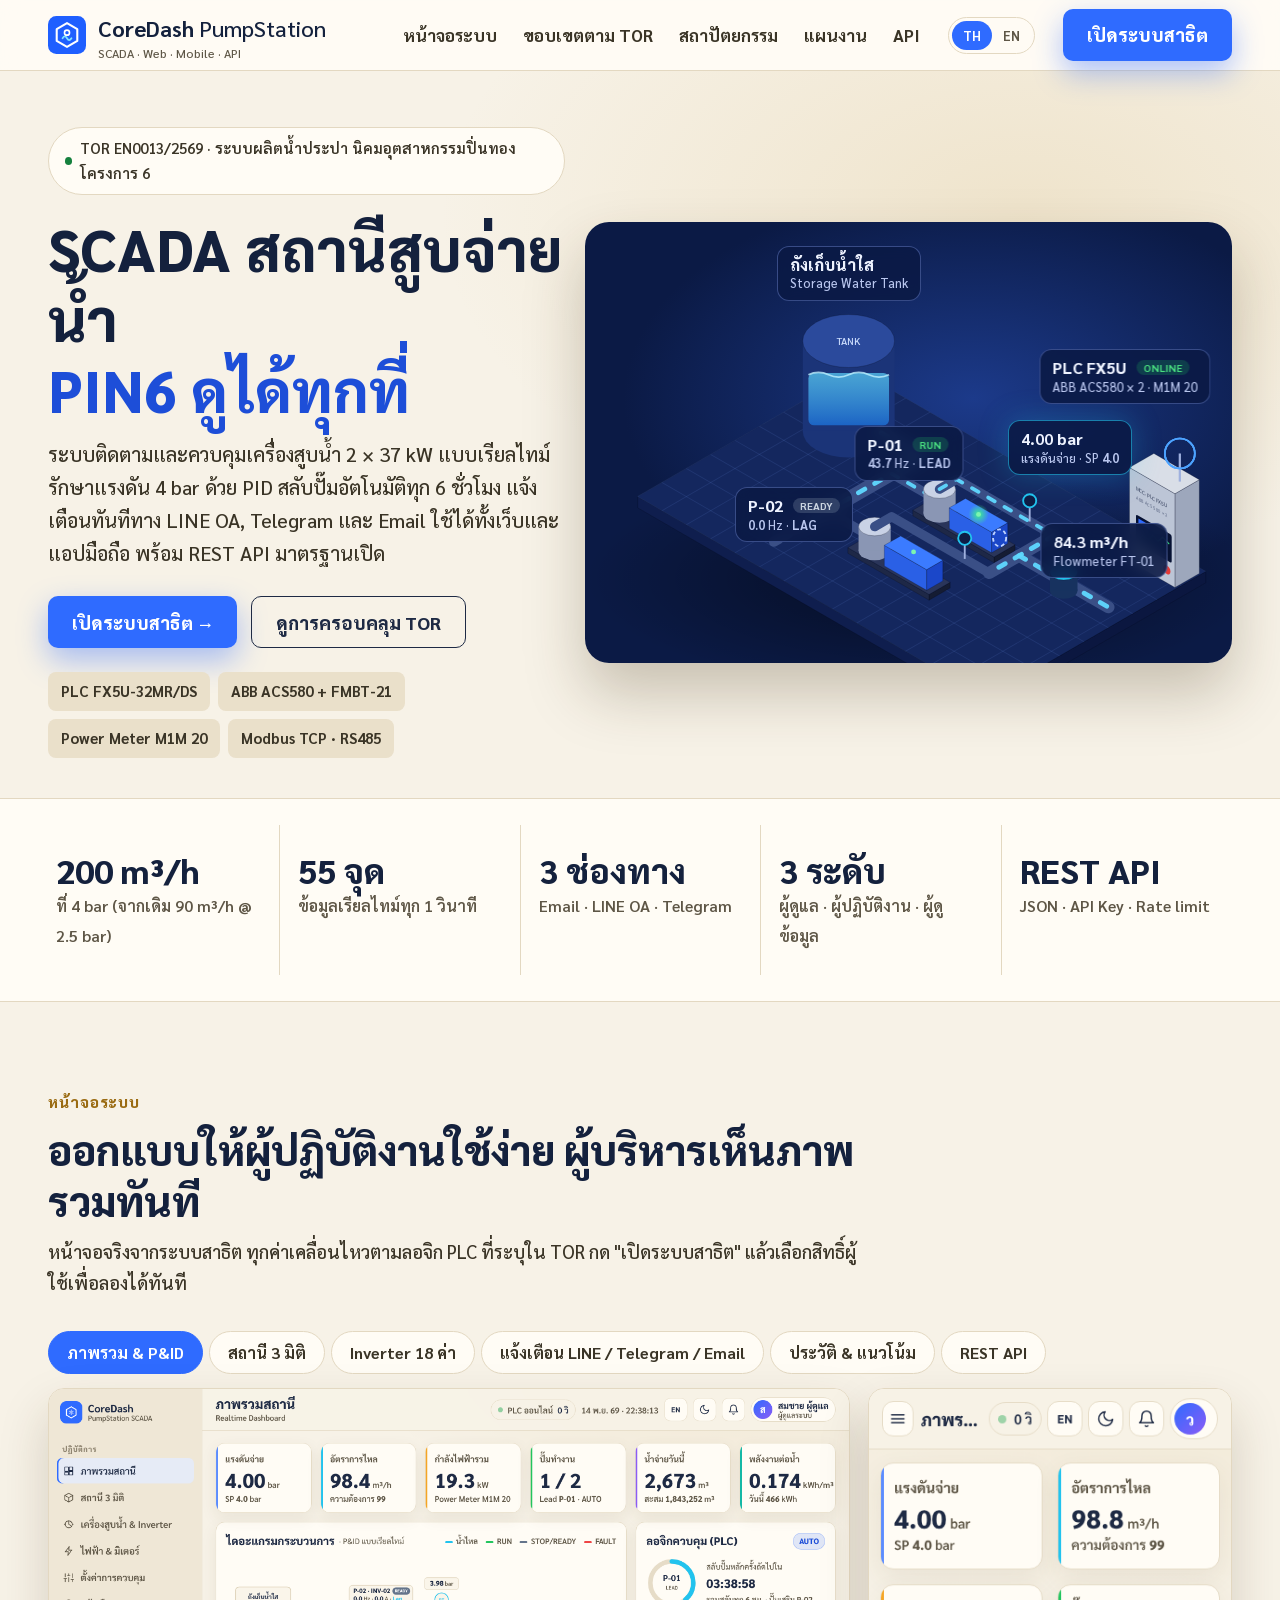
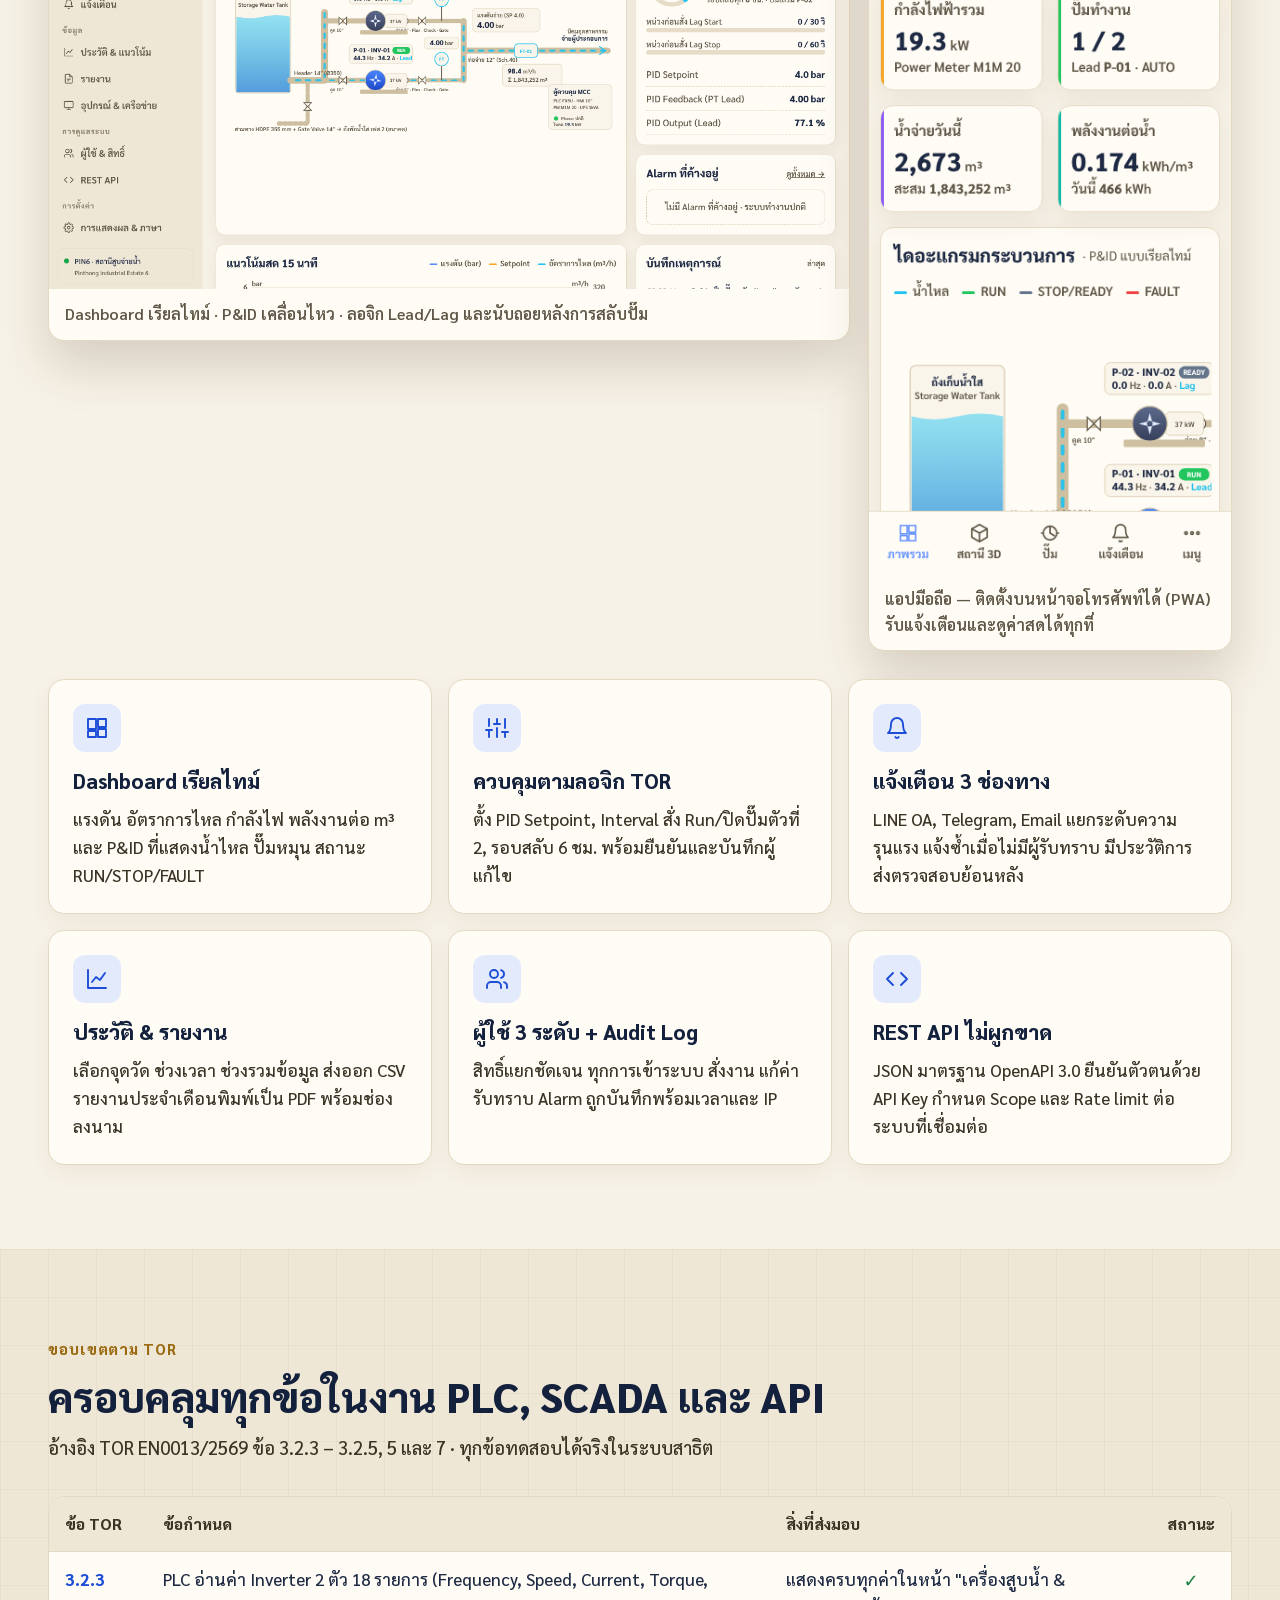
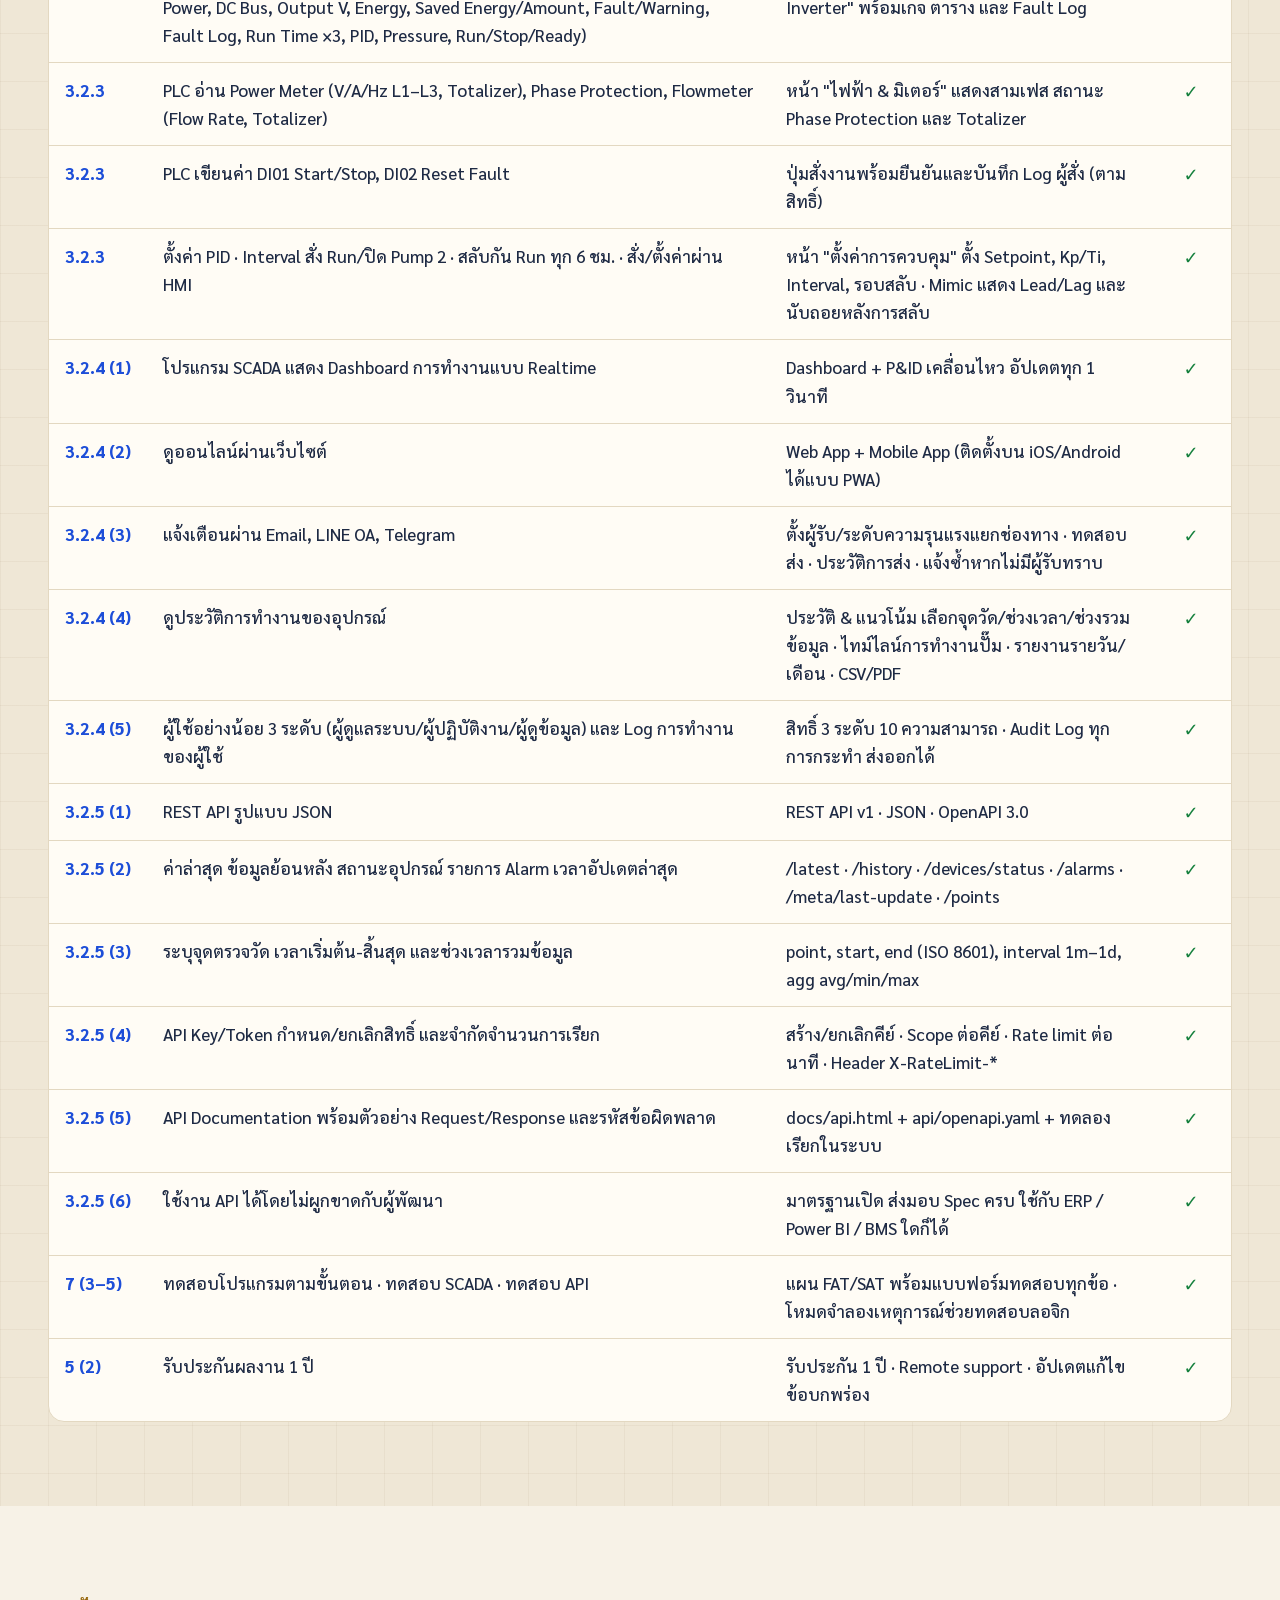
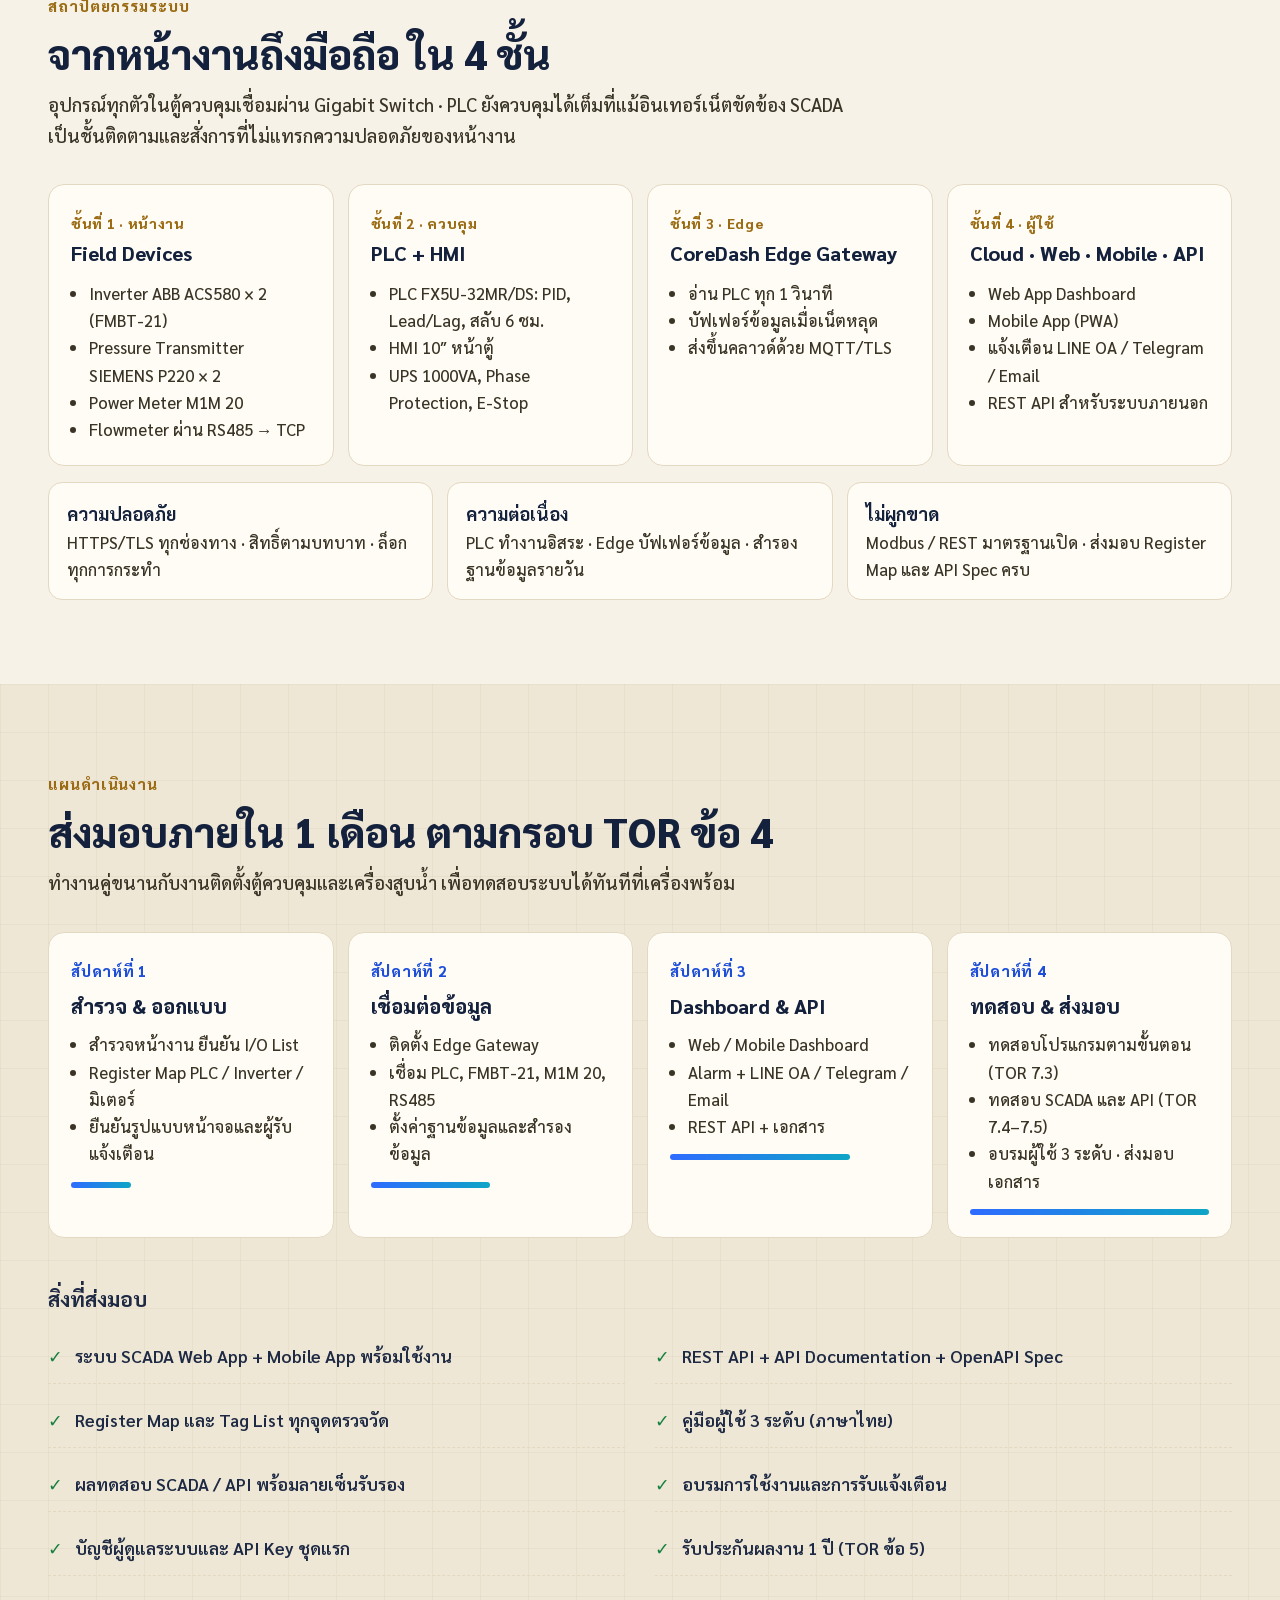
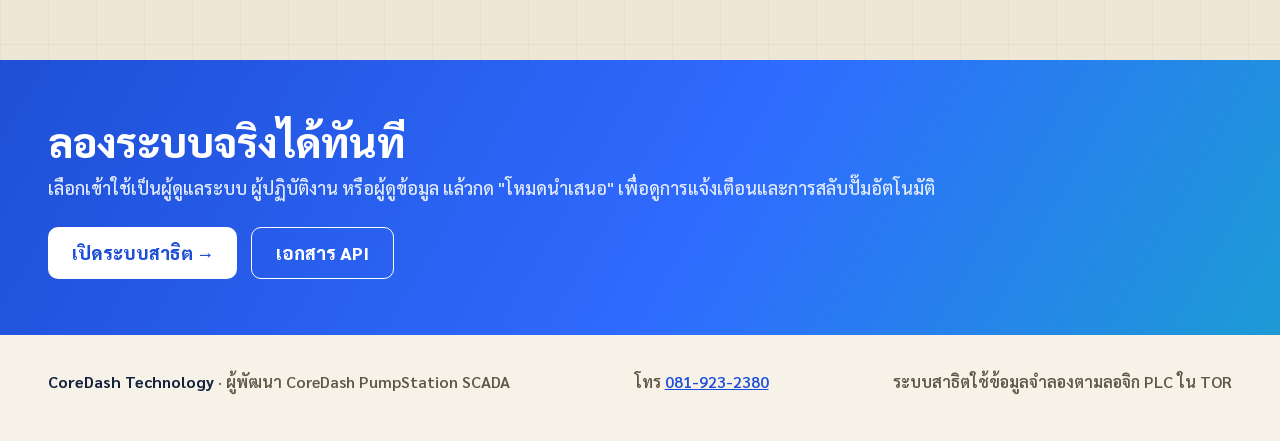
==== commit 53531fd1: "Add files via upload" ====
--- a/index.html
+++ b/index.html
@@ -8,36 +8,36 @@
 <meta name="theme-color" content="#081230">
 <link rel="icon" href="app/icons/icon.svg" type="image/svg+xml">
 <link rel="preconnect" href="https://fonts.googleapis.com">
-<link rel="stylesheet" href="https://fonts.googleapis.com/css2?family=Sarabun:wght@400;500;600;700&family=Space+Grotesk:wght@400;500;600;700&display=swap">
+<link rel="stylesheet" href="https://fonts.googleapis.com/css2?family=Sarabun:wght@400;500;600;700;800&display=swap">
 <style>
-:root{--bg:#071433;--bg2:#0B1A45;--panel:#0F2058;--line:rgba(140,170,255,.18);--text:#EEF3FF;--muted:#A9B8E6;--blue:#2F6BFF;--cyan:#22C3EE;--green:#22C55E;--amber:#F5A524;--num:'Space Grotesk','Sarabun',sans-serif}
+:root{--bg:#F7F2E7;--bg2:#EFE7D6;--panel:#FFFCF5;--line:#E3D8C1;--text:#1E2A44;--muted:#5E5646;--blue:#2F6BFF;--cyan:#0EA5C6;--green:#15803D;--amber:#B7791F;--num:'Sarabun',sans-serif;--navy:#0B1A45}
 *{box-sizing:border-box}html{scroll-behavior:smooth}
-body{margin:0;background:var(--bg);color:var(--text);font-family:'Sarabun','Space Grotesk',system-ui,sans-serif;font-size:16px;line-height:1.65;overflow-x:clip}
-a{color:#8FB1FF}
+body{margin:0;background:var(--bg);color:var(--text);font-family:'Sarabun',system-ui,sans-serif;font-size:18px;font-weight:500;line-height:1.65;overflow-x:clip}
+a{color:#1D4ED8}
 .wrap{max-width:1240px;margin:0 auto;padding:0 28px}
-.grid-bg{background-image:linear-gradient(rgba(122,162,255,.05) 1px,transparent 1px),linear-gradient(90deg,rgba(122,162,255,.05) 1px,transparent 1px);background-size:48px 48px}
-header.nav{position:sticky;top:0;z-index:30;background:rgba(7,20,51,.85);backdrop-filter:blur(10px);border-bottom:1px solid var(--line)}
+.grid-bg{background-image:linear-gradient(rgba(120,100,60,.06) 1px,transparent 1px),linear-gradient(90deg,rgba(120,100,60,.06) 1px,transparent 1px);background-size:48px 48px}
+header.nav{position:sticky;top:0;z-index:30;background:rgba(255,252,245,.9);backdrop-filter:blur(10px);border-bottom:1px solid var(--line)}
 header .wrap{display:flex;align-items:center;gap:28px;min-height:70px}
-.brand{display:flex;align-items:center;gap:12px;text-decoration:none;color:var(--text);font-family:var(--num);font-size:20px}
+.brand{display:flex;align-items:center;gap:12px;text-decoration:none;color:#14213D;font-family:var(--num);font-size:22px}
 .brand img{width:38px;height:38px}
 .brand small{display:block;font-family:'Sarabun',sans-serif;font-size:12px;color:var(--muted);line-height:1.1}
-nav.links{display:flex;gap:26px;margin-left:auto;font-weight:600}
-nav.links a{color:#D5DEF7;text-decoration:none}nav.links a:hover{color:#fff}
-.btn{display:inline-flex;align-items:center;gap:10px;min-height:48px;padding:0 22px;border-radius:10px;font-family:var(--num);font-weight:700;text-decoration:none;white-space:nowrap}
-.lang{display:flex;border:1px solid var(--line);border-radius:999px;padding:3px}.lang button{border:0;background:none;color:#C9D4F5;font:700 13px var(--num);padding:6px 11px;border-radius:999px;cursor:pointer}.lang button.on{background:var(--blue);color:#fff}
+nav.links{display:flex;gap:26px;margin-left:auto;font-weight:700;font-size:17px}
+nav.links a{color:#3A3426;text-decoration:none}nav.links a:hover{color:#1D4ED8}
+.btn{display:inline-flex;align-items:center;gap:10px;min-height:52px;padding:0 24px;border-radius:10px;font-family:var(--num);font-weight:800;font-size:18px;text-decoration:none;white-space:nowrap}
+.lang{display:flex;border:1px solid var(--line);border-radius:999px;padding:3px}.lang button{border:0;background:none;color:#5E5646;font:700 13px var(--num);padding:6px 11px;border-radius:999px;cursor:pointer}.lang button.on{background:var(--blue);color:#fff}
 .btn.p{background:var(--blue);color:#fff;box-shadow:0 12px 30px rgba(47,107,255,.4)}.btn.p:hover{background:#1F57E6}
-.btn.g{border:1.5px solid rgba(255,255,255,.7);color:#fff}.btn.g:hover{background:rgba(255,255,255,.08)}
-.hero{position:relative;padding:56px 0 30px;background:radial-gradient(900px 520px at 72% 30%,rgba(47,107,255,.35),transparent 65%)}
+.btn.g{border:1.5px solid #1E2A44;color:#1E2A44}.btn.g:hover{background:rgba(30,42,68,.06)}
+.hero{position:relative;padding:56px 0 40px;background:radial-gradient(900px 520px at 80% 20%,rgba(214,184,120,.25),transparent 65%)}
 .hero .wrap{display:grid;grid-template-columns:minmax(0,1fr) minmax(0,1.25fr);gap:20px;align-items:center}
-.eyebrow{display:inline-flex;align-items:center;gap:8px;padding:7px 14px;border-radius:999px;border:1px solid var(--line);font-size:13.5px;color:#D5DEF7}
+.eyebrow{display:inline-flex;align-items:center;gap:8px;padding:8px 16px;border-radius:999px;border:1px solid var(--line);background:var(--panel);font-size:15px;font-weight:600;color:#3A3426}
 .eyebrow i{width:8px;height:8px;border-radius:50%;background:var(--green);animation:pulse 1.6s infinite}
-h1{font-family:var(--num);font-size:clamp(36px,4.4vw,62px);line-height:1.15;margin:18px 0 14px;letter-spacing:-.5px}
-h1 span{color:#7FA2FF}
-.lead{font-size:18.5px;color:#D5DEF2;margin:0 0 26px;max-width:560px}
+h1{font-family:var(--num);font-size:clamp(40px,4.6vw,66px);font-weight:800;line-height:1.2;margin:18px 0 14px;color:#14213D}
+h1 span{color:#1D4ED8}
+.lead{font-size:20px;color:#3A3426;margin:0 0 26px;max-width:560px}
 .cta{display:flex;gap:14px;flex-wrap:wrap}
 .facts{display:flex;flex-wrap:wrap;gap:8px;margin-top:24px}
-.facts span{padding:6px 12px;border-radius:8px;background:rgba(47,107,255,.16);font-size:13.5px;font-weight:600;color:#C9D8FF}
-.stage{position:relative;aspect-ratio:690/470;perspective:1600px}
+.facts span{padding:7px 13px;border-radius:8px;background:#EAE0CA;font-size:15px;font-weight:700;color:#3A3426}
+.stage{position:relative;aspect-ratio:690/470;perspective:1600px;border-radius:24px;background:radial-gradient(500px 300px at 60% 40%,#1C3A8A,#0B1A45 70%);box-shadow:0 30px 60px rgba(60,45,15,.25);overflow:hidden}
 .stage .iso{width:100%;height:100%;display:block;animation:tilt 14s ease-in-out infinite;transform-origin:50% 60%}
 @keyframes tilt{0%,100%{transform:rotateX(3deg) rotateY(-4deg)}50%{transform:rotateX(5deg) rotateY(4deg)}}
 .iso .flow{stroke-dasharray:8 12;animation:flow .9s linear infinite;opacity:.95;transition:opacity .5s}
@@ -48,55 +48,55 @@
 .iso .hmi{stroke-dasharray:60;animation:hmi 3s linear infinite}
 .chip3d{position:absolute;transform:translate(calc(-50% + var(--dx)),calc(-100% + var(--dy)));display:flex;flex-direction:column;padding:8px 12px;border-radius:12px;background:rgba(11,26,69,.88);border:1px solid rgba(140,170,255,.35);backdrop-filter:blur(8px);white-space:nowrap;animation:float 5s ease-in-out infinite;line-height:1.3;pointer-events:none}
 .chip3d.hot{border-color:rgba(34,195,238,.6);box-shadow:0 0 30px rgba(34,195,238,.25)}
-.chip3d .k{font-family:var(--num);font-weight:700;font-size:15px}.chip3d .s{font-size:11.5px;color:var(--muted)}
+.chip3d{color:#EEF3FF}.chip3d .k{font-family:var(--num);font-weight:800;font-size:16px}.chip3d .s{font-size:12.5px;color:#B9C6EE}
 .chip3d b{font-family:var(--num)}
 .st{font-style:normal;font-size:10.5px;font-weight:700;padding:1px 7px;border-radius:999px;margin-left:6px;background:rgba(148,163,184,.25);color:#CBD5E1;vertical-align:2px}
 .st.run{background:rgba(34,197,94,.2);color:#4ADE80}.st.fault{background:rgba(239,68,68,.25);color:#FF8A8A}
-.stats{border-top:1px solid var(--line);border-bottom:1px solid var(--line);background:rgba(11,26,69,.6)}
+.stats{border-top:1px solid var(--line);border-bottom:1px solid var(--line);background:var(--panel)}
 .stats .wrap{display:grid;grid-template-columns:repeat(5,minmax(0,1fr));gap:0}
 .stats div{padding:26px 18px;border-left:1px solid var(--line)}.stats div:first-child{border-left:0}
-.stats b{display:block;font-family:var(--num);font-size:30px;color:#fff;line-height:1.1}.stats span{font-size:14px;color:var(--muted)}
+.stats b{display:block;font-family:var(--num);font-size:34px;font-weight:800;color:#14213D;line-height:1.15}.stats span{font-size:16px;font-weight:600;color:var(--muted)}
 section{padding:84px 0}
 .sec-h{max-width:820px;margin-bottom:34px}
-.sec-h .tag{font-size:13.5px;font-weight:700;letter-spacing:.12em;color:#F5C76A}
-h2{font-family:var(--num);font-size:clamp(28px,3vw,40px);line-height:1.2;margin:8px 0 10px}
-.sec-h p{color:#C9D4F5;font-size:17px;margin:0}
+.sec-h .tag{font-size:15px;font-weight:800;letter-spacing:.06em;color:#9A6B12}
+h2{font-family:var(--num);font-size:clamp(30px,3.2vw,44px);font-weight:800;line-height:1.25;margin:8px 0 10px;color:#14213D}
+.sec-h p{color:#3A3426;font-size:18.5px;margin:0}
 .shots{display:grid;grid-template-columns:2.2fr 1fr;gap:18px;align-items:start}
-.shot{border-radius:16px;overflow:hidden;border:1px solid var(--line);background:var(--bg2);box-shadow:0 30px 60px rgba(0,0,0,.45)}
+.shot{border-radius:16px;overflow:hidden;border:1px solid var(--line);background:var(--panel);box-shadow:0 24px 50px rgba(60,45,15,.18)}
 .shot img{display:block;width:100%;height:auto}
-.shot figcaption{padding:12px 16px;font-size:14px;color:var(--muted)}
+.shot figcaption{padding:12px 16px;font-size:16px;font-weight:600;color:var(--muted)}
 .tabs{display:flex;gap:6px;flex-wrap:wrap;margin-bottom:14px}
-.tabs button{border:1px solid var(--line);background:transparent;color:#D5DEF7;padding:9px 16px;border-radius:999px;font:600 14px 'Sarabun',sans-serif;cursor:pointer}
+.tabs button{border:1px solid var(--line);background:var(--panel);color:#3A3426;padding:10px 18px;border-radius:999px;font:700 16px 'Sarabun',sans-serif;cursor:pointer}
 .tabs button.on{background:var(--blue);border-color:var(--blue);color:#fff}
 .feat{display:grid;grid-template-columns:repeat(3,minmax(0,1fr));gap:16px}
-.f{padding:22px;border-radius:16px;background:rgba(255,255,255,.04);border:1px solid var(--line)}
-.f h3{margin:12px 0 6px;font-size:18px}.f p{margin:0;color:#C9D4F5;font-size:15px}
-.f .ic{width:44px;height:44px;border-radius:12px;background:rgba(47,107,255,.2);display:flex;align-items:center;justify-content:center}
-.f .ic svg{width:24px;height:24px;fill:none;stroke:#8FB1FF;stroke-width:1.8;stroke-linecap:round;stroke-linejoin:round}
-.tor{width:100%;border-collapse:collapse;font-size:15px}
-.tor-wrap{border:1px solid var(--line);border-radius:16px;overflow:auto;background:rgba(11,26,69,.55)}
-.tor th{text-align:left;padding:14px 16px;background:rgba(47,107,255,.14);font-size:13.5px;color:#C9D8FF;white-space:nowrap}
+.f{padding:24px;border-radius:16px;background:var(--panel);border:1px solid var(--line);box-shadow:0 8px 22px rgba(60,45,15,.06)}
+.f h3{margin:12px 0 6px;font-size:21px;font-weight:800;color:#14213D}.f p{margin:0;color:#3A3426;font-size:17px}
+.f .ic{width:48px;height:48px;border-radius:12px;background:#E3EAFB;display:flex;align-items:center;justify-content:center}
+.f .ic svg{width:24px;height:24px;fill:none;stroke:#1D4ED8;stroke-width:1.9;stroke-linecap:round;stroke-linejoin:round}
+.tor{width:100%;border-collapse:collapse;font-size:17px}
+.tor-wrap{border:1px solid var(--line);border-radius:16px;overflow:auto;background:var(--panel)}
+.tor th{text-align:left;padding:14px 16px;background:#EFE7D6;font-size:15.5px;font-weight:800;color:#3A3426;white-space:nowrap}
 .tor td{padding:13px 16px;border-top:1px solid var(--line);vertical-align:top}
-.tor td.cl{font-family:var(--num);font-weight:700;white-space:nowrap;color:#8FB1FF}
+.tor td.cl{font-family:var(--num);font-weight:800;white-space:nowrap;color:#1D4ED8}
 .tor td.ok{color:var(--green);font-weight:700;font-size:18px;text-align:center}
 .arch{display:grid;grid-template-columns:repeat(4,minmax(0,1fr));gap:14px;position:relative}
-.layer{padding:20px;border-radius:16px;background:rgba(255,255,255,.04);border:1px solid var(--line)}
-.layer h4{margin:0 0 4px;font-family:var(--num);font-size:17px}.layer .lv{font-size:12.5px;color:#F5C76A;font-weight:700;letter-spacing:.08em}
-.layer ul{margin:10px 0 0;padding-left:18px;color:#C9D4F5;font-size:14.5px}
+.layer{padding:22px;border-radius:16px;background:var(--panel);border:1px solid var(--line)}
+.layer h4{margin:0 0 4px;font-family:var(--num);font-size:20px;font-weight:800;color:#14213D}.layer .lv{font-size:14px;color:#9A6B12;font-weight:800;letter-spacing:.05em}
+.layer ul{margin:10px 0 0;padding-left:18px;color:#3A3426;font-size:16.5px}
 .sec-list{display:grid;grid-template-columns:repeat(3,minmax(0,1fr));gap:14px;margin-top:16px}
-.sec-list div{padding:16px 18px;border-radius:14px;border:1px solid var(--line);font-size:14.5px;color:#C9D4F5}.sec-list b{color:#fff;display:block}
+.sec-list div{padding:16px 18px;border-radius:14px;border:1px solid var(--line);background:var(--panel);font-size:16.5px;color:#3A3426}.sec-list b{color:#14213D;display:block;font-size:18px}
 .plan{display:grid;grid-template-columns:repeat(4,minmax(0,1fr));gap:14px}
-.wk{padding:22px;border-radius:16px;background:rgba(255,255,255,.04);border:1px solid var(--line);position:relative}
-.wk .n{font-family:var(--num);font-size:13px;font-weight:700;color:#8FB1FF;letter-spacing:.1em}
-.wk h4{margin:6px 0 8px;font-size:17px}.wk ul{margin:0;padding-left:18px;color:#C9D4F5;font-size:14.5px}
+.wk{padding:22px;border-radius:16px;background:var(--panel);border:1px solid var(--line);position:relative}
+.wk .n{font-family:var(--num);font-size:15px;font-weight:800;color:#1D4ED8;letter-spacing:.05em}
+.wk h4{margin:6px 0 8px;font-size:20px;font-weight:800;color:#14213D}.wk ul{margin:0;padding-left:18px;color:#3A3426;font-size:16.5px}
 .wk .bar{height:6px;border-radius:6px;background:linear-gradient(90deg,var(--blue),var(--cyan));margin-top:14px}
 .deliv{display:grid;grid-template-columns:repeat(2,minmax(0,1fr));gap:10px 30px;padding:0;list-style:none;margin:0}
-.deliv li{padding:12px 0;border-bottom:1px dashed var(--line);display:flex;gap:12px}.deliv li::before{content:"✓";color:var(--green);font-weight:700}
+.deliv li{font-size:17.5px;font-weight:600;padding:12px 0;border-bottom:1px dashed var(--line);display:flex;gap:12px}.deliv li::before{content:"✓";color:var(--green);font-weight:700}
 .cta-band{background:linear-gradient(120deg,#1F4FD6,#2F6BFF 55%,#1D9BD6);padding:56px 0}
 .cta-band .wrap{display:flex;align-items:center;justify-content:space-between;gap:24px;flex-wrap:wrap}
-.cta-band h2{margin:0}.cta-band p{margin:6px 0 0;color:#E3ECFF}
+.cta-band h2{margin:0}.cta-band p{margin:6px 0 0;color:#E3ECFF;font-size:18px}.cta-band h2{color:#fff}.cta-band .btn.g{border-color:#fff;color:#fff}
 .cta-band .btn.p{background:#fff;color:#1F4FD6;box-shadow:none}
-footer{padding:34px 0 46px;color:var(--muted);font-size:14px}
+footer{padding:34px 0 46px;color:var(--muted);font-size:16px;font-weight:600}
 footer .wrap{display:flex;gap:16px;flex-wrap:wrap;justify-content:space-between}
 @keyframes flow{to{stroke-dashoffset:-40}}@keyframes spin{to{transform:rotate(360deg)}}@keyframes pulse{50%{opacity:.35}}
 @keyframes glow{0%,100%{opacity:.5}50%{opacity:1}}@keyframes rip{0%{transform:scale(.3);opacity:.9}100%{transform:scale(2.6);opacity:0}}
@@ -123,7 +123,7 @@
 <div class="cta"><a class="btn p" href="app/">เปิดระบบสาธิต →</a><a class="btn g" href="#tor">ดูการครอบคลุม TOR</a></div>
 <div class="facts"><span>PLC FX5U-32MR/DS</span><span>ABB ACS580 + FMBT-21</span><span>Power Meter M1M 20</span><span>Modbus TCP · RS485</span></div>
 </div>
-<div class="stage"><svg viewBox="70 -20 690 470" class="iso" role="img" aria-label="ภาพจำลอง 3 มิติ สถานีสูบจ่ายน้ำ PIN6: ถังน้ำใส ปั๊ม 2 ชุด ท่อดูด 14 นิ้ว ท่อจ่าย 12 นิ้ว Flowmeter และตู้ควบคุม"><defs><linearGradient id="wt" x1="0" x2="0" y1="0" y2="1"><stop offset="0" stop-color="#5FD9FF" stop-opacity=".75"/><stop offset="1" stop-color="#1C6FD6" stop-opacity=".9"/></linearGradient><radialGradient id="gl"><stop offset="0" stop-color="#3CF08C"/><stop offset="1" stop-color="#3CF08C" stop-opacity="0"/></radialGradient><radialGradient id="sh"><stop offset="0" stop-color="#000" stop-opacity=".5"/><stop offset="1" stop-color="#000" stop-opacity="0"/></radialGradient></defs><ellipse cx="429" cy="360" rx="360" ry="120" fill="url(#sh)"/><polygon points="732.4,365.0 498.6,500.0 498.6,488.0 732.4,353.0" fill="#0B1740" stroke="rgba(5,10,30,.35)" stroke-width="0.7" stroke-linejoin="round"/><polygon points="126.2,285.0 498.6,500.0 498.6,488.0 126.2,273.0" fill="#0F1E4E" stroke="rgba(5,10,30,.35)" stroke-width="0.7" stroke-linejoin="round"/><polygon points="360.0,138.0 732.4,353.0 498.6,488.0 126.2,273.0" fill="#14275E" stroke="rgba(5,10,30,.35)" stroke-width="0.7" stroke-linejoin="round"/><g transform="matrix(0.8660254 0.5 -0.8660254 0.5 360 138)"><line x1="0" y1="0" x2="0" y2="270" stroke="rgba(122,162,255,.12)" stroke-width="1"/><line x1="30" y1="0" x2="30" y2="270" stroke="rgba(122,162,255,.12)" stroke-width="1"/><line x1="60" y1="0" x2="60" y2="270" stroke="rgba(122,162,255,.12)" stroke-width="1"/><line x1="90" y1="0" x2="90" y2="270" stroke="rgba(122,162,255,.12)" stroke-width="1"/><line x1="120" y1="0" x2="120" y2="270" stroke="rgba(122,162,255,.12)" stroke-width="1"/><line x1="150" y1="0" x2="150" y2="270" stroke="rgba(122,162,255,.12)" stroke-width="1"/><line x1="180" y1="0" x2="180" y2="270" stroke="rgba(122,162,255,.12)" stroke-width="1"/><line x1="210" y1="0" x2="210" y2="270" stroke="rgba(122,162,255,.12)" stroke-width="1"/><line x1="240" y1="0" x2="240" y2="270" stroke="rgba(122,162,255,.12)" stroke-width="1"/><line x1="270" y1="0" x2="270" y2="270" stroke="rgba(122,162,255,.12)" stroke-width="1"/><line x1="300" y1="0" x2="300" y2="270" stroke="rgba(122,162,255,.12)" stroke-width="1"/><line x1="330" y1="0" x2="330" y2="270" stroke="rgba(122,162,255,.12)" stroke-width="1"/><line x1="360" y1="0" x2="360" y2="270" stroke="rgba(122,162,255,.12)" stroke-width="1"/><line x1="390" y1="0" x2="390" y2="270" stroke="rgba(122,162,255,.12)" stroke-width="1"/><line x1="420" y1="0" x2="420" y2="270" stroke="rgba(122,162,255,.12)" stroke-width="1"/><line x1="0" y1="0" x2="430" y2="0" stroke="rgba(122,162,255,.12)" stroke-width="1"/><line x1="0" y1="30" x2="430" y2="30" stroke="rgba(122,162,255,.12)" stroke-width="1"/><line x1="0" y1="60" x2="430" y2="60" stroke="rgba(122,162,255,.12)" stroke-width="1"/><line x1="0" y1="90" x2="430" y2="90" stroke="rgba(122,162,255,.12)" stroke-width="1"/><line x1="0" y1="120" x2="430" y2="120" stroke="rgba(122,162,255,.12)" stroke-width="1"/><line x1="0" y1="150" x2="430" y2="150" stroke="rgba(122,162,255,.12)" stroke-width="1"/><line x1="0" y1="180" x2="430" y2="180" stroke="rgba(122,162,255,.12)" stroke-width="1"/><line x1="0" y1="210" x2="430" y2="210" stroke="rgba(122,162,255,.12)" stroke-width="1"/><line x1="0" y1="240" x2="430" y2="240" stroke="rgba(122,162,255,.12)" stroke-width="1"/><line x1="0" y1="270" x2="430" y2="270" stroke="rgba(122,162,255,.12)" stroke-width="1"/></g><ellipse cx="351.3" cy="203.0" rx="49.0" ry="28.3" fill="#1B3478"/><rect x="302.4" y="107.0" width="98.0" height="96.0" fill="#1B3478"/><ellipse cx="351.3" cy="107.0" rx="49.0" ry="28.3" fill="#2B4A9C" stroke="rgba(5,10,30,.35)" stroke-width="0.7" stroke-linejoin="round"/><rect x="308.4" y="141.0" width="86.0" height="56.0" rx="6" fill="url(#wt)" opacity=".9"/><path class="wave" d="M308.4 143.0 q 10.7 -5 21.5 0 t 21.5 0 t 21.5 0 t 21.5 0" fill="none" stroke="#BFF1FF" stroke-width="2" opacity=".8"/><text x="351.3" y="111.0" text-anchor="middle" font-size="11" fill="#CFE0FF" font-family="Space Grotesk">TANK</text><path d="M386.0 205.0 L429.3 230.0 L308.0 300.0" fill="none" stroke="#3A4F86" stroke-width="15" stroke-linecap="round" stroke-linejoin="round" class="" /><path d="M386.0 205.0 L429.3 230.0 L308.0 300.0" fill="none" stroke="#5FD9FF" stroke-width="5" stroke-linecap="round" stroke-linejoin="round" class="flow f1" /><path d="M308.0 300.0 L269.1 322.5" fill="none" stroke="#3A4F86" stroke-width="11" stroke-linecap="round" stroke-linejoin="round" class="" stroke-dasharray="6 6"/><polygon points="725.5,355.0 699.5,370.0 699.5,270.0 725.5,255.0" fill="#9DA7BC" stroke="rgba(5,10,30,.35)" stroke-width="0.7" stroke-linejoin="round"/><polygon points="651.0,342.0 699.5,370.0 699.5,270.0 651.0,242.0" fill="#BCC5D6" stroke="rgba(5,10,30,.35)" stroke-width="0.7" stroke-linejoin="round"/><polygon points="677.0,227.0 725.5,255.0 699.5,270.0 651.0,242.0" fill="#D9DEE7" stroke="rgba(5,10,30,.35)" stroke-width="0.7" stroke-linejoin="round"/><g transform="matrix(0.8660254 0.5 0 1 650.98 242.00)"><rect x="8" y="46" width="44" height="30" rx="2" fill="#071233"/><polyline class="hmi" points="11,70 17,64 23,66 29,58 35,61 41,54 49,57" fill="none" stroke="#3CF08C" stroke-width="1.4"/><rect x="11" y="49" width="14" height="5" fill="#2F6BFF"/><circle cx="12" cy="86" r="3" fill="#22C55E"/><circle cx="21" cy="86" r="3" fill="#F5A524"/><circle cx="46" cy="86" r="4.5" fill="#E53935"/><text x="8" y="20" font-size="6" fill="#4A5570" font-family="Space Grotesk">MCC · PLC FX5U</text><text x="8" y="30" font-size="5" fill="#6A7590" font-family="Space Grotesk">ABB ACS580 × 2</text></g><line x1="704.7" y1="257.0" x2="704.7" y2="227.0" stroke="#9FB0DE" stroke-width="2.4"/><circle class="ripple" cx="704.7" cy="227.0" r="16" fill="none" stroke="#4DA3FF" stroke-width="1.8" style="animation-delay:-0.0s;transform-origin:704.7px 227.0px"/><circle class="ripple" cx="704.7" cy="227.0" r="16" fill="none" stroke="#4DA3FF" stroke-width="1.8" style="animation-delay:-0.8s;transform-origin:704.7px 227.0px"/><circle class="ripple" cx="704.7" cy="227.0" r="16" fill="none" stroke="#4DA3FF" stroke-width="1.8" style="animation-delay:-1.6s;transform-origin:704.7px 227.0px"/><path d="M397.2 248.5 L437.1 271.5" fill="none" stroke="#3A4F86" stroke-width="10" stroke-linecap="round" stroke-linejoin="round" class="" /><path d="M397.2 248.5 L437.1 271.5" fill="none" stroke="#5FD9FF" stroke-width="4" stroke-linecap="round" stroke-linejoin="round" class="flow pp1" /><polygon points="528.9,330.5 506.4,343.5 506.4,337.5 528.9,324.5" fill="#151C33" stroke="rgba(5,10,30,.35)" stroke-width="0.7" stroke-linejoin="round"/><polygon points="419.8,293.5 506.4,343.5 506.4,337.5 419.8,287.5" fill="#1E2847" stroke="rgba(5,10,30,.35)" stroke-width="0.7" stroke-linejoin="round"/><polygon points="442.3,274.5 528.9,324.5 506.4,337.5 419.8,287.5" fill="#2A355A" stroke="rgba(5,10,30,.35)" stroke-width="0.7" stroke-linejoin="round"/><ellipse cx="448.3" cy="291.0" rx="17.1" ry="9.9" fill="#8A96B4"/><rect x="431.2" y="265.0" width="34.3" height="26.0" fill="#8A96B4"/><ellipse cx="448.3" cy="265.0" rx="17.1" ry="9.9" fill="#C9D2E6" stroke="rgba(5,10,30,.35)" stroke-width="0.7" stroke-linejoin="round"/><polygon points="521.1,323.0 503.8,333.0 503.8,311.0 521.1,301.0" fill="#1B47C9" stroke="rgba(5,10,30,.35)" stroke-width="0.7" stroke-linejoin="round"/><polygon points="458.7,307.0 503.8,333.0 503.8,311.0 458.7,285.0" fill="#2A60E6" stroke="rgba(5,10,30,.35)" stroke-width="0.7" stroke-linejoin="round"/><polygon points="476.0,275.0 521.1,301.0 503.8,311.0 458.7,285.0" fill="#3B7BFF" stroke="rgba(5,10,30,.35)" stroke-width="0.7" stroke-linejoin="round"/><g class="spin pp1" style="transform-origin:512.4px 317.0px"><ellipse cx="512.4" cy="317.0" rx="7" ry="9" fill="none" stroke="#BFD3FF" stroke-width="2" stroke-dasharray="4 3"/></g><circle class="pulse pp1" cx="489.9" cy="292.0" r="11" fill="url(#gl)"/><circle cx="489.9" cy="292.0" r="2.6" fill="#7CF5B0"/><path d="M448.3 265.0 L466.5 254.5 L570.4 314.5" fill="none" stroke="#3A4F86" stroke-width="10" stroke-linecap="round" stroke-linejoin="round" class="" /><path d="M448.3 265.0 L466.5 254.5 L570.4 314.5" fill="none" stroke="#5FD9FF" stroke-width="4" stroke-linecap="round" stroke-linejoin="round" class="flow pp1" /><line x1="544.5" y1="299.5" x2="544.5" y2="277.5" stroke="#9FB0DE" stroke-width="2"/><circle cx="544.5" cy="277.5" r="7" fill="#0F1D45" stroke="#22C3EE" stroke-width="2"/><path d="M328.0 288.5 L367.8 311.5" fill="none" stroke="#3A4F86" stroke-width="10" stroke-linecap="round" stroke-linejoin="round" class="" /><path d="M328.0 288.5 L367.8 311.5" fill="none" stroke="#5FD9FF" stroke-width="4" stroke-linecap="round" stroke-linejoin="round" class="flow pp2" /><polygon points="459.6,370.5 437.1,383.5 437.1,377.5 459.6,364.5" fill="#151C33" stroke="rgba(5,10,30,.35)" stroke-width="0.7" stroke-linejoin="round"/><polygon points="350.5,333.5 437.1,383.5 437.1,377.5 350.5,327.5" fill="#1E2847" stroke="rgba(5,10,30,.35)" stroke-width="0.7" stroke-linejoin="round"/><polygon points="373.0,314.5 459.6,364.5 437.1,377.5 350.5,327.5" fill="#2A355A" stroke="rgba(5,10,30,.35)" stroke-width="0.7" stroke-linejoin="round"/><ellipse cx="379.1" cy="331.0" rx="17.1" ry="9.9" fill="#8A96B4"/><rect x="361.9" y="305.0" width="34.3" height="26.0" fill="#8A96B4"/><ellipse cx="379.1" cy="305.0" rx="17.1" ry="9.9" fill="#C9D2E6" stroke="rgba(5,10,30,.35)" stroke-width="0.7" stroke-linejoin="round"/><polygon points="451.8,363.0 434.5,373.0 434.5,351.0 451.8,341.0" fill="#1B47C9" stroke="rgba(5,10,30,.35)" stroke-width="0.7" stroke-linejoin="round"/><polygon points="389.4,347.0 434.5,373.0 434.5,351.0 389.4,325.0" fill="#2A60E6" stroke="rgba(5,10,30,.35)" stroke-width="0.7" stroke-linejoin="round"/><polygon points="406.8,315.0 451.8,341.0 434.5,351.0 389.4,325.0" fill="#3B7BFF" stroke="rgba(5,10,30,.35)" stroke-width="0.7" stroke-linejoin="round"/><g class="spin pp2" style="transform-origin:443.1px 357.0px"><ellipse cx="443.1" cy="357.0" rx="7" ry="9" fill="none" stroke="#BFD3FF" stroke-width="2" stroke-dasharray="4 3"/></g><circle class="pulse pp2" cx="420.6" cy="332.0" r="11" fill="url(#gl)"/><circle cx="420.6" cy="332.0" r="2.6" fill="#7CF5B0"/><path d="M379.1 305.0 L397.2 294.5 L501.2 354.5" fill="none" stroke="#3A4F86" stroke-width="10" stroke-linecap="round" stroke-linejoin="round" class="" /><path d="M379.1 305.0 L397.2 294.5 L501.2 354.5" fill="none" stroke="#5FD9FF" stroke-width="4" stroke-linecap="round" stroke-linejoin="round" class="flow pp2" /><line x1="475.2" y1="339.5" x2="475.2" y2="317.5" stroke="#9FB0DE" stroke-width="2"/><circle cx="475.2" cy="317.5" r="7" fill="#0F1D45" stroke="#22C3EE" stroke-width="2"/><path d="M570.4 314.5 L501.2 354.5" fill="none" stroke="#3A4F86" stroke-width="13" stroke-linecap="round" stroke-linejoin="round" class="" /><path d="M533.2 336.0 L628.5 391.0" fill="none" stroke="#3A4F86" stroke-width="13" stroke-linecap="round" stroke-linejoin="round" class="" /><path d="M570.4 314.5 L501.2 354.5" fill="none" stroke="#5FD9FF" stroke-width="5" stroke-linecap="round" stroke-linejoin="round" class="flow f2" /><path d="M533.2 336.0 L628.5 391.0" fill="none" stroke="#5FD9FF" stroke-width="5" stroke-linecap="round" stroke-linejoin="round" class="flow f2" /><ellipse cx="580.8" cy="373.5" rx="14.7" ry="8.5" fill="#17325F"/><rect x="566.1" y="353.5" width="29.4" height="20.0" fill="#17325F"/><ellipse cx="580.8" cy="353.5" rx="14.7" ry="8.5" fill="#22C3EE" stroke="rgba(5,10,30,.35)" stroke-width="0.7" stroke-linejoin="round"/><text x="580.8" y="343.5" text-anchor="middle" font-size="10" fill="#7FE3FF" font-family="Space Grotesk">FT-01</text></svg><div class="chip3d " style="left:40.8%;top:21.9%;--dx:0px;--dy:-18px"><span class="k">ถังเก็บน้ำใส</span><span class="s">Storage Water Tank</span></div><div class="chip3d hot" style="left:68.8%;top:63.3%;--dx:40px;--dy:-26px"><span class="k"><b data-l="pressure">4.00</b> bar</span><span class="s">แรงดันจ่าย · SP <b data-l="sp">4.0</b></span></div><div class="chip3d " style="left:60.9%;top:66.4%;--dx:-70px;--dy:-34px"><span class="k">P-01 <i class="st" data-l="p1st">RUN</i></span><span class="s"><b data-l="p1f">44.6</b> Hz · <b data-l="p1r">LEAD</b></span></div><div class="chip3d " style="left:50.8%;top:74.9%;--dx:-120px;--dy:-10px"><span class="k">P-02 <i class="st" data-l="p2st">READY</i></span><span class="s"><b data-l="p2f">0.0</b> Hz · <b data-l="p2r">LAG</b></span></div><div class="chip3d " style="left:74.0%;top:79.0%;--dx:40px;--dy:8px"><span class="k"><b data-l="flow">106.2</b> m³/h</span><span class="s">Flowmeter FT-01</span></div><div class="chip3d " style="left:89.6%;top:57.1%;--dx:-40px;--dy:-70px"><span class="k">PLC FX5U <i class="st run">ONLINE</i></span><span class="s">ABB ACS580 × 2 · M1M 20</span></div></div>
+<div class="stage"><svg viewBox="70 -20 690 470" class="iso" role="img" aria-label="ภาพจำลอง 3 มิติ สถานีสูบจ่ายน้ำ PIN6: ถังน้ำใส ปั๊ม 2 ชุด ท่อดูด 14 นิ้ว ท่อจ่าย 12 นิ้ว Flowmeter และตู้ควบคุม"><defs><linearGradient id="wt" x1="0" x2="0" y1="0" y2="1"><stop offset="0" stop-color="#5FD9FF" stop-opacity=".75"/><stop offset="1" stop-color="#1C6FD6" stop-opacity=".9"/></linearGradient><radialGradient id="gl"><stop offset="0" stop-color="#3CF08C"/><stop offset="1" stop-color="#3CF08C" stop-opacity="0"/></radialGradient><radialGradient id="sh"><stop offset="0" stop-color="#000" stop-opacity=".5"/><stop offset="1" stop-color="#000" stop-opacity="0"/></radialGradient></defs><ellipse cx="429" cy="360" rx="360" ry="120" fill="url(#sh)"/><polygon points="732.4,365.0 498.6,500.0 498.6,488.0 732.4,353.0" fill="#0B1740" stroke="rgba(5,10,30,.35)" stroke-width="0.7" stroke-linejoin="round"/><polygon points="126.2,285.0 498.6,500.0 498.6,488.0 126.2,273.0" fill="#0F1E4E" stroke="rgba(5,10,30,.35)" stroke-width="0.7" stroke-linejoin="round"/><polygon points="360.0,138.0 732.4,353.0 498.6,488.0 126.2,273.0" fill="#14275E" stroke="rgba(5,10,30,.35)" stroke-width="0.7" stroke-linejoin="round"/><g transform="matrix(0.8660254 0.5 -0.8660254 0.5 360 138)"><line x1="0" y1="0" x2="0" y2="270" stroke="rgba(122,162,255,.12)" stroke-width="1"/><line x1="30" y1="0" x2="30" y2="270" stroke="rgba(122,162,255,.12)" stroke-width="1"/><line x1="60" y1="0" x2="60" y2="270" stroke="rgba(122,162,255,.12)" stroke-width="1"/><line x1="90" y1="0" x2="90" y2="270" stroke="rgba(122,162,255,.12)" stroke-width="1"/><line x1="120" y1="0" x2="120" y2="270" stroke="rgba(122,162,255,.12)" stroke-width="1"/><line x1="150" y1="0" x2="150" y2="270" stroke="rgba(122,162,255,.12)" stroke-width="1"/><line x1="180" y1="0" x2="180" y2="270" stroke="rgba(122,162,255,.12)" stroke-width="1"/><line x1="210" y1="0" x2="210" y2="270" stroke="rgba(122,162,255,.12)" stroke-width="1"/><line x1="240" y1="0" x2="240" y2="270" stroke="rgba(122,162,255,.12)" stroke-width="1"/><line x1="270" y1="0" x2="270" y2="270" stroke="rgba(122,162,255,.12)" stroke-width="1"/><line x1="300" y1="0" x2="300" y2="270" stroke="rgba(122,162,255,.12)" stroke-width="1"/><line x1="330" y1="0" x2="330" y2="270" stroke="rgba(122,162,255,.12)" stroke-width="1"/><line x1="360" y1="0" x2="360" y2="270" stroke="rgba(122,162,255,.12)" stroke-width="1"/><line x1="390" y1="0" x2="390" y2="270" stroke="rgba(122,162,255,.12)" stroke-width="1"/><line x1="420" y1="0" x2="420" y2="270" stroke="rgba(122,162,255,.12)" stroke-width="1"/><line x1="0" y1="0" x2="430" y2="0" stroke="rgba(122,162,255,.12)" stroke-width="1"/><line x1="0" y1="30" x2="430" y2="30" stroke="rgba(122,162,255,.12)" stroke-width="1"/><line x1="0" y1="60" x2="430" y2="60" stroke="rgba(122,162,255,.12)" stroke-width="1"/><line x1="0" y1="90" x2="430" y2="90" stroke="rgba(122,162,255,.12)" stroke-width="1"/><line x1="0" y1="120" x2="430" y2="120" stroke="rgba(122,162,255,.12)" stroke-width="1"/><line x1="0" y1="150" x2="430" y2="150" stroke="rgba(122,162,255,.12)" stroke-width="1"/><line x1="0" y1="180" x2="430" y2="180" stroke="rgba(122,162,255,.12)" stroke-width="1"/><line x1="0" y1="210" x2="430" y2="210" stroke="rgba(122,162,255,.12)" stroke-width="1"/><line x1="0" y1="240" x2="430" y2="240" stroke="rgba(122,162,255,.12)" stroke-width="1"/><line x1="0" y1="270" x2="430" y2="270" stroke="rgba(122,162,255,.12)" stroke-width="1"/></g><ellipse cx="351.3" cy="203.0" rx="49.0" ry="28.3" fill="#1B3478"/><rect x="302.4" y="107.0" width="98.0" height="96.0" fill="#1B3478"/><ellipse cx="351.3" cy="107.0" rx="49.0" ry="28.3" fill="#2B4A9C" stroke="rgba(5,10,30,.35)" stroke-width="0.7" stroke-linejoin="round"/><rect x="308.4" y="141.0" width="86.0" height="56.0" rx="6" fill="url(#wt)" opacity=".9"/><path class="wave" d="M308.4 143.0 q 10.7 -5 21.5 0 t 21.5 0 t 21.5 0 t 21.5 0" fill="none" stroke="#BFF1FF" stroke-width="2" opacity=".8"/><text x="351.3" y="111.0" text-anchor="middle" font-size="11" fill="#CFE0FF" font-family="Sarabun">TANK</text><path d="M386.0 205.0 L429.3 230.0 L308.0 300.0" fill="none" stroke="#3A4F86" stroke-width="15" stroke-linecap="round" stroke-linejoin="round" class="" /><path d="M386.0 205.0 L429.3 230.0 L308.0 300.0" fill="none" stroke="#5FD9FF" stroke-width="5" stroke-linecap="round" stroke-linejoin="round" class="flow f1" /><path d="M308.0 300.0 L269.1 322.5" fill="none" stroke="#3A4F86" stroke-width="11" stroke-linecap="round" stroke-linejoin="round" class="" stroke-dasharray="6 6"/><polygon points="725.5,355.0 699.5,370.0 699.5,270.0 725.5,255.0" fill="#9DA7BC" stroke="rgba(5,10,30,.35)" stroke-width="0.7" stroke-linejoin="round"/><polygon points="651.0,342.0 699.5,370.0 699.5,270.0 651.0,242.0" fill="#BCC5D6" stroke="rgba(5,10,30,.35)" stroke-width="0.7" stroke-linejoin="round"/><polygon points="677.0,227.0 725.5,255.0 699.5,270.0 651.0,242.0" fill="#D9DEE7" stroke="rgba(5,10,30,.35)" stroke-width="0.7" stroke-linejoin="round"/><g transform="matrix(0.8660254 0.5 0 1 650.98 242.00)"><rect x="8" y="46" width="44" height="30" rx="2" fill="#071233"/><polyline class="hmi" points="11,70 17,64 23,66 29,58 35,61 41,54 49,57" fill="none" stroke="#3CF08C" stroke-width="1.4"/><rect x="11" y="49" width="14" height="5" fill="#2F6BFF"/><circle cx="12" cy="86" r="3" fill="#22C55E"/><circle cx="21" cy="86" r="3" fill="#F5A524"/><circle cx="46" cy="86" r="4.5" fill="#E53935"/><text x="8" y="20" font-size="6" fill="#4A5570" font-family="Sarabun">MCC · PLC FX5U</text><text x="8" y="30" font-size="5" fill="#6A7590" font-family="Sarabun">ABB ACS580 × 2</text></g><line x1="704.7" y1="257.0" x2="704.7" y2="227.0" stroke="#9FB0DE" stroke-width="2.4"/><circle class="ripple" cx="704.7" cy="227.0" r="16" fill="none" stroke="#4DA3FF" stroke-width="1.8" style="animation-delay:-0.0s;transform-origin:704.7px 227.0px"/><circle class="ripple" cx="704.7" cy="227.0" r="16" fill="none" stroke="#4DA3FF" stroke-width="1.8" style="animation-delay:-0.8s;transform-origin:704.7px 227.0px"/><circle class="ripple" cx="704.7" cy="227.0" r="16" fill="none" stroke="#4DA3FF" stroke-width="1.8" style="animation-delay:-1.6s;transform-origin:704.7px 227.0px"/><path d="M397.2 248.5 L437.1 271.5" fill="none" stroke="#3A4F86" stroke-width="10" stroke-linecap="round" stroke-linejoin="round" class="" /><path d="M397.2 248.5 L437.1 271.5" fill="none" stroke="#5FD9FF" stroke-width="4" stroke-linecap="round" stroke-linejoin="round" class="flow pp1" /><polygon points="528.9,330.5 506.4,343.5 506.4,337.5 528.9,324.5" fill="#151C33" stroke="rgba(5,10,30,.35)" stroke-width="0.7" stroke-linejoin="round"/><polygon points="419.8,293.5 506.4,343.5 506.4,337.5 419.8,287.5" fill="#1E2847" stroke="rgba(5,10,30,.35)" stroke-width="0.7" stroke-linejoin="round"/><polygon points="442.3,274.5 528.9,324.5 506.4,337.5 419.8,287.5" fill="#2A355A" stroke="rgba(5,10,30,.35)" stroke-width="0.7" stroke-linejoin="round"/><ellipse cx="448.3" cy="291.0" rx="17.1" ry="9.9" fill="#8A96B4"/><rect x="431.2" y="265.0" width="34.3" height="26.0" fill="#8A96B4"/><ellipse cx="448.3" cy="265.0" rx="17.1" ry="9.9" fill="#C9D2E6" stroke="rgba(5,10,30,.35)" stroke-width="0.7" stroke-linejoin="round"/><polygon points="521.1,323.0 503.8,333.0 503.8,311.0 521.1,301.0" fill="#1B47C9" stroke="rgba(5,10,30,.35)" stroke-width="0.7" stroke-linejoin="round"/><polygon points="458.7,307.0 503.8,333.0 503.8,311.0 458.7,285.0" fill="#2A60E6" stroke="rgba(5,10,30,.35)" stroke-width="0.7" stroke-linejoin="round"/><polygon points="476.0,275.0 521.1,301.0 503.8,311.0 458.7,285.0" fill="#3B7BFF" stroke="rgba(5,10,30,.35)" stroke-width="0.7" stroke-linejoin="round"/><g class="spin pp1" style="transform-origin:512.4px 317.0px"><ellipse cx="512.4" cy="317.0" rx="7" ry="9" fill="none" stroke="#BFD3FF" stroke-width="2" stroke-dasharray="4 3"/></g><circle class="pulse pp1" cx="489.9" cy="292.0" r="11" fill="url(#gl)"/><circle cx="489.9" cy="292.0" r="2.6" fill="#7CF5B0"/><path d="M448.3 265.0 L466.5 254.5 L570.4 314.5" fill="none" stroke="#3A4F86" stroke-width="10" stroke-linecap="round" stroke-linejoin="round" class="" /><path d="M448.3 265.0 L466.5 254.5 L570.4 314.5" fill="none" stroke="#5FD9FF" stroke-width="4" stroke-linecap="round" stroke-linejoin="round" class="flow pp1" /><line x1="544.5" y1="299.5" x2="544.5" y2="277.5" stroke="#9FB0DE" stroke-width="2"/><circle cx="544.5" cy="277.5" r="7" fill="#0F1D45" stroke="#22C3EE" stroke-width="2"/><path d="M328.0 288.5 L367.8 311.5" fill="none" stroke="#3A4F86" stroke-width="10" stroke-linecap="round" stroke-linejoin="round" class="" /><path d="M328.0 288.5 L367.8 311.5" fill="none" stroke="#5FD9FF" stroke-width="4" stroke-linecap="round" stroke-linejoin="round" class="flow pp2" /><polygon points="459.6,370.5 437.1,383.5 437.1,377.5 459.6,364.5" fill="#151C33" stroke="rgba(5,10,30,.35)" stroke-width="0.7" stroke-linejoin="round"/><polygon points="350.5,333.5 437.1,383.5 437.1,377.5 350.5,327.5" fill="#1E2847" stroke="rgba(5,10,30,.35)" stroke-width="0.7" stroke-linejoin="round"/><polygon points="373.0,314.5 459.6,364.5 437.1,377.5 350.5,327.5" fill="#2A355A" stroke="rgba(5,10,30,.35)" stroke-width="0.7" stroke-linejoin="round"/><ellipse cx="379.1" cy="331.0" rx="17.1" ry="9.9" fill="#8A96B4"/><rect x="361.9" y="305.0" width="34.3" height="26.0" fill="#8A96B4"/><ellipse cx="379.1" cy="305.0" rx="17.1" ry="9.9" fill="#C9D2E6" stroke="rgba(5,10,30,.35)" stroke-width="0.7" stroke-linejoin="round"/><polygon points="451.8,363.0 434.5,373.0 434.5,351.0 451.8,341.0" fill="#1B47C9" stroke="rgba(5,10,30,.35)" stroke-width="0.7" stroke-linejoin="round"/><polygon points="389.4,347.0 434.5,373.0 434.5,351.0 389.4,325.0" fill="#2A60E6" stroke="rgba(5,10,30,.35)" stroke-width="0.7" stroke-linejoin="round"/><polygon points="406.8,315.0 451.8,341.0 434.5,351.0 389.4,325.0" fill="#3B7BFF" stroke="rgba(5,10,30,.35)" stroke-width="0.7" stroke-linejoin="round"/><g class="spin pp2" style="transform-origin:443.1px 357.0px"><ellipse cx="443.1" cy="357.0" rx="7" ry="9" fill="none" stroke="#BFD3FF" stroke-width="2" stroke-dasharray="4 3"/></g><circle class="pulse pp2" cx="420.6" cy="332.0" r="11" fill="url(#gl)"/><circle cx="420.6" cy="332.0" r="2.6" fill="#7CF5B0"/><path d="M379.1 305.0 L397.2 294.5 L501.2 354.5" fill="none" stroke="#3A4F86" stroke-width="10" stroke-linecap="round" stroke-linejoin="round" class="" /><path d="M379.1 305.0 L397.2 294.5 L501.2 354.5" fill="none" stroke="#5FD9FF" stroke-width="4" stroke-linecap="round" stroke-linejoin="round" class="flow pp2" /><line x1="475.2" y1="339.5" x2="475.2" y2="317.5" stroke="#9FB0DE" stroke-width="2"/><circle cx="475.2" cy="317.5" r="7" fill="#0F1D45" stroke="#22C3EE" stroke-width="2"/><path d="M570.4 314.5 L501.2 354.5" fill="none" stroke="#3A4F86" stroke-width="13" stroke-linecap="round" stroke-linejoin="round" class="" /><path d="M533.2 336.0 L628.5 391.0" fill="none" stroke="#3A4F86" stroke-width="13" stroke-linecap="round" stroke-linejoin="round" class="" /><path d="M570.4 314.5 L501.2 354.5" fill="none" stroke="#5FD9FF" stroke-width="5" stroke-linecap="round" stroke-linejoin="round" class="flow f2" /><path d="M533.2 336.0 L628.5 391.0" fill="none" stroke="#5FD9FF" stroke-width="5" stroke-linecap="round" stroke-linejoin="round" class="flow f2" /><ellipse cx="580.8" cy="373.5" rx="14.7" ry="8.5" fill="#17325F"/><rect x="566.1" y="353.5" width="29.4" height="20.0" fill="#17325F"/><ellipse cx="580.8" cy="353.5" rx="14.7" ry="8.5" fill="#22C3EE" stroke="rgba(5,10,30,.35)" stroke-width="0.7" stroke-linejoin="round"/><text x="580.8" y="343.5" text-anchor="middle" font-size="10" fill="#7FE3FF" font-family="Sarabun">FT-01</text></svg><div class="chip3d " style="left:40.8%;top:21.9%;--dx:0px;--dy:-18px"><span class="k">ถังเก็บน้ำใส</span><span class="s">Storage Water Tank</span></div><div class="chip3d hot" style="left:68.8%;top:63.3%;--dx:40px;--dy:-26px"><span class="k"><b data-l="pressure">4.00</b> bar</span><span class="s">แรงดันจ่าย · SP <b data-l="sp">4.0</b></span></div><div class="chip3d " style="left:60.9%;top:66.4%;--dx:-70px;--dy:-34px"><span class="k">P-01 <i class="st" data-l="p1st">RUN</i></span><span class="s"><b data-l="p1f">44.6</b> Hz · <b data-l="p1r">LEAD</b></span></div><div class="chip3d " style="left:50.8%;top:74.9%;--dx:-120px;--dy:-10px"><span class="k">P-02 <i class="st" data-l="p2st">READY</i></span><span class="s"><b data-l="p2f">0.0</b> Hz · <b data-l="p2r">LAG</b></span></div><div class="chip3d " style="left:74.0%;top:79.0%;--dx:40px;--dy:8px"><span class="k"><b data-l="flow">106.2</b> m³/h</span><span class="s">Flowmeter FT-01</span></div><div class="chip3d " style="left:89.6%;top:57.1%;--dx:-40px;--dy:-70px"><span class="k">PLC FX5U <i class="st run">ONLINE</i></span><span class="s">ABB ACS580 × 2 · M1M 20</span></div></div>
 </div></div>
 
 <div class="stats"><div class="wrap">
@@ -152,7 +152,7 @@
 </div>
 </div></section>
 
-<section id="tor" class="grid-bg" style="background-color:#081743"><div class="wrap">
+<section id="tor" class="grid-bg" style="background-color:#EFE7D6"><div class="wrap">
 <div class="sec-h"><span class="tag">ขอบเขตตาม TOR</span><h2>ครอบคลุมทุกข้อในงาน PLC, SCADA และ API</h2><p>อ้างอิง TOR EN0013/2569 ข้อ 3.2.3 – 3.2.5, 5 และ 7 · ทุกข้อทดสอบได้จริงในระบบสาธิต</p></div>
 <div class="tor-wrap"><table class="tor"><thead><tr><th>ข้อ TOR</th><th>ข้อกำหนด</th><th>สิ่งที่ส่งมอบ</th><th>สถานะ</th></tr></thead><tbody><tr><td class="cl">3.2.3</td><td>PLC อ่านค่า Inverter 2 ตัว 18 รายการ (Frequency, Speed, Current, Torque, Power, DC Bus, Output V, Energy, Saved Energy/Amount, Fault/Warning, Fault Log, Run Time ×3, PID, Pressure, Run/Stop/Ready)</td><td>แสดงครบทุกค่าในหน้า "เครื่องสูบน้ำ & Inverter" พร้อมเกจ ตาราง และ Fault Log</td><td class="ok">✓</td></tr><tr><td class="cl">3.2.3</td><td>PLC อ่าน Power Meter (V/A/Hz L1–L3, Totalizer), Phase Protection, Flowmeter (Flow Rate, Totalizer)</td><td>หน้า "ไฟฟ้า & มิเตอร์" แสดงสามเฟส สถานะ Phase Protection และ Totalizer</td><td class="ok">✓</td></tr><tr><td class="cl">3.2.3</td><td>PLC เขียนค่า DI01 Start/Stop, DI02 Reset Fault</td><td>ปุ่มสั่งงานพร้อมยืนยันและบันทึก Log ผู้สั่ง (ตามสิทธิ์)</td><td class="ok">✓</td></tr><tr><td class="cl">3.2.3</td><td>ตั้งค่า PID · Interval สั่ง Run/ปิด Pump 2 · สลับกัน Run ทุก 6 ชม. · สั่ง/ตั้งค่าผ่าน HMI</td><td>หน้า "ตั้งค่าการควบคุม" ตั้ง Setpoint, Kp/Ti, Interval, รอบสลับ · Mimic แสดง Lead/Lag และนับถอยหลังการสลับ</td><td class="ok">✓</td></tr><tr><td class="cl">3.2.4 (1)</td><td>โปรแกรม SCADA แสดง Dashboard การทำงานแบบ Realtime</td><td>Dashboard + P&ID เคลื่อนไหว อัปเดตทุก 1 วินาที</td><td class="ok">✓</td></tr><tr><td class="cl">3.2.4 (2)</td><td>ดูออนไลน์ผ่านเว็บไซต์</td><td>Web App + Mobile App (ติดตั้งบน iOS/Android ได้แบบ PWA)</td><td class="ok">✓</td></tr><tr><td class="cl">3.2.4 (3)</td><td>แจ้งเตือนผ่าน Email, LINE OA, Telegram</td><td>ตั้งผู้รับ/ระดับความรุนแรงแยกช่องทาง · ทดสอบส่ง · ประวัติการส่ง · แจ้งซ้ำหากไม่มีผู้รับทราบ</td><td class="ok">✓</td></tr><tr><td class="cl">3.2.4 (4)</td><td>ดูประวัติการทำงานของอุปกรณ์</td><td>ประวัติ & แนวโน้ม เลือกจุดวัด/ช่วงเวลา/ช่วงรวมข้อมูล · ไทม์ไลน์การทำงานปั๊ม · รายงานรายวัน/เดือน · CSV/PDF</td><td class="ok">✓</td></tr><tr><td class="cl">3.2.4 (5)</td><td>ผู้ใช้อย่างน้อย 3 ระดับ (ผู้ดูแลระบบ/ผู้ปฏิบัติงาน/ผู้ดูข้อมูล) และ Log การทำงานของผู้ใช้</td><td>สิทธิ์ 3 ระดับ 10 ความสามารถ · Audit Log ทุกการกระทำ ส่งออกได้</td><td class="ok">✓</td></tr><tr><td class="cl">3.2.5 (1)</td><td>REST API รูปแบบ JSON</td><td>REST API v1 · JSON · OpenAPI 3.0</td><td class="ok">✓</td></tr><tr><td class="cl">3.2.5 (2)</td><td>ค่าล่าสุด ข้อมูลย้อนหลัง สถานะอุปกรณ์ รายการ Alarm เวลาอัปเดตล่าสุด</td><td>/latest · /history · /devices/status · /alarms · /meta/last-update · /points</td><td class="ok">✓</td></tr><tr><td class="cl">3.2.5 (3)</td><td>ระบุจุดตรวจวัด เวลาเริ่มต้น-สิ้นสุด และช่วงเวลารวมข้อมูล</td><td>point, start, end (ISO 8601), interval 1m–1d, agg avg/min/max</td><td class="ok">✓</td></tr><tr><td class="cl">3.2.5 (4)</td><td>API Key/Token กำหนด/ยกเลิกสิทธิ์ และจำกัดจำนวนการเรียก</td><td>สร้าง/ยกเลิกคีย์ · Scope ต่อคีย์ · Rate limit ต่อนาที · Header X-RateLimit-*</td><td class="ok">✓</td></tr><tr><td class="cl">3.2.5 (5)</td><td>API Documentation พร้อมตัวอย่าง Request/Response และรหัสข้อผิดพลาด</td><td>docs/api.html + api/openapi.yaml + ทดลองเรียกในระบบ</td><td class="ok">✓</td></tr><tr><td class="cl">3.2.5 (6)</td><td>ใช้งาน API ได้โดยไม่ผูกขาดกับผู้พัฒนา</td><td>มาตรฐานเปิด ส่งมอบ Spec ครบ ใช้กับ ERP / Power BI / BMS ใดก็ได้</td><td class="ok">✓</td></tr><tr><td class="cl">7 (3–5)</td><td>ทดสอบโปรแกรมตามขั้นตอน · ทดสอบ SCADA · ทดสอบ API</td><td>แผน FAT/SAT พร้อมแบบฟอร์มทดสอบทุกข้อ · โหมดจำลองเหตุการณ์ช่วยทดสอบลอจิก</td><td class="ok">✓</td></tr><tr><td class="cl">5 (2)</td><td>รับประกันผลงาน 1 ปี</td><td>รับประกัน 1 ปี · Remote support · อัปเดตแก้ไขข้อบกพร่อง</td><td class="ok">✓</td></tr></tbody></table></div>
 </div></section>
@@ -172,7 +172,7 @@
 </div>
 </div></section>
 
-<section id="plan" class="grid-bg" style="background-color:#081743"><div class="wrap">
+<section id="plan" class="grid-bg" style="background-color:#EFE7D6"><div class="wrap">
 <div class="sec-h"><span class="tag">แผนดำเนินงาน</span><h2>ส่งมอบภายใน 1 เดือน ตามกรอบ TOR ข้อ 4</h2><p>ทำงานคู่ขนานกับงานติดตั้งตู้ควบคุมและเครื่องสูบน้ำ เพื่อทดสอบระบบได้ทันทีที่เครื่องพร้อม</p></div>
 <div class="plan">
 <div class="wk"><span class="n">สัปดาห์ที่ 1</span><h4>สำรวจ & ออกแบบ</h4><ul><li>สำรวจหน้างาน ยืนยัน I/O List</li><li>Register Map PLC / Inverter / มิเตอร์</li><li>ยืนยันรูปแบบหน้าจอและผู้รับแจ้งเตือน</li></ul><div class="bar" style="width:25%"></div></div>
@@ -186,7 +186,7 @@
 
 <div class="cta-band"><div class="wrap"><div><h2>ลองระบบจริงได้ทันที</h2><p>เลือกเข้าใช้เป็นผู้ดูแลระบบ ผู้ปฏิบัติงาน หรือผู้ดูข้อมูล แล้วกด "โหมดนำเสนอ" เพื่อดูการแจ้งเตือนและการสลับปั๊มอัตโนมัติ</p></div><div class="cta"><a class="btn p" href="app/">เปิดระบบสาธิต →</a><a class="btn g" href="docs/api.html">เอกสาร API</a></div></div></div>
 
-<footer><div class="wrap"><span><b style="color:#fff">CoreDash Technology</b> · ผู้พัฒนา CoreDash PumpStation SCADA</span><span>โทร <a href="tel:0819232380">081-923-2380</a></span><span>ระบบสาธิตใช้ข้อมูลจำลองตามลอจิก PLC ใน TOR</span></div></footer>
+<footer><div class="wrap"><span><b style="color:#14213D">CoreDash Technology</b> · ผู้พัฒนา CoreDash PumpStation SCADA</span><span>โทร <a href="tel:0819232380">081-923-2380</a></span><span>ระบบสาธิตใช้ข้อมูลจำลองตามลอจิก PLC ใน TOR</span></div></footer>
 
 <script src="app/i18n-dict.js"></script>
 <script src="app/i18n.js"></script>
